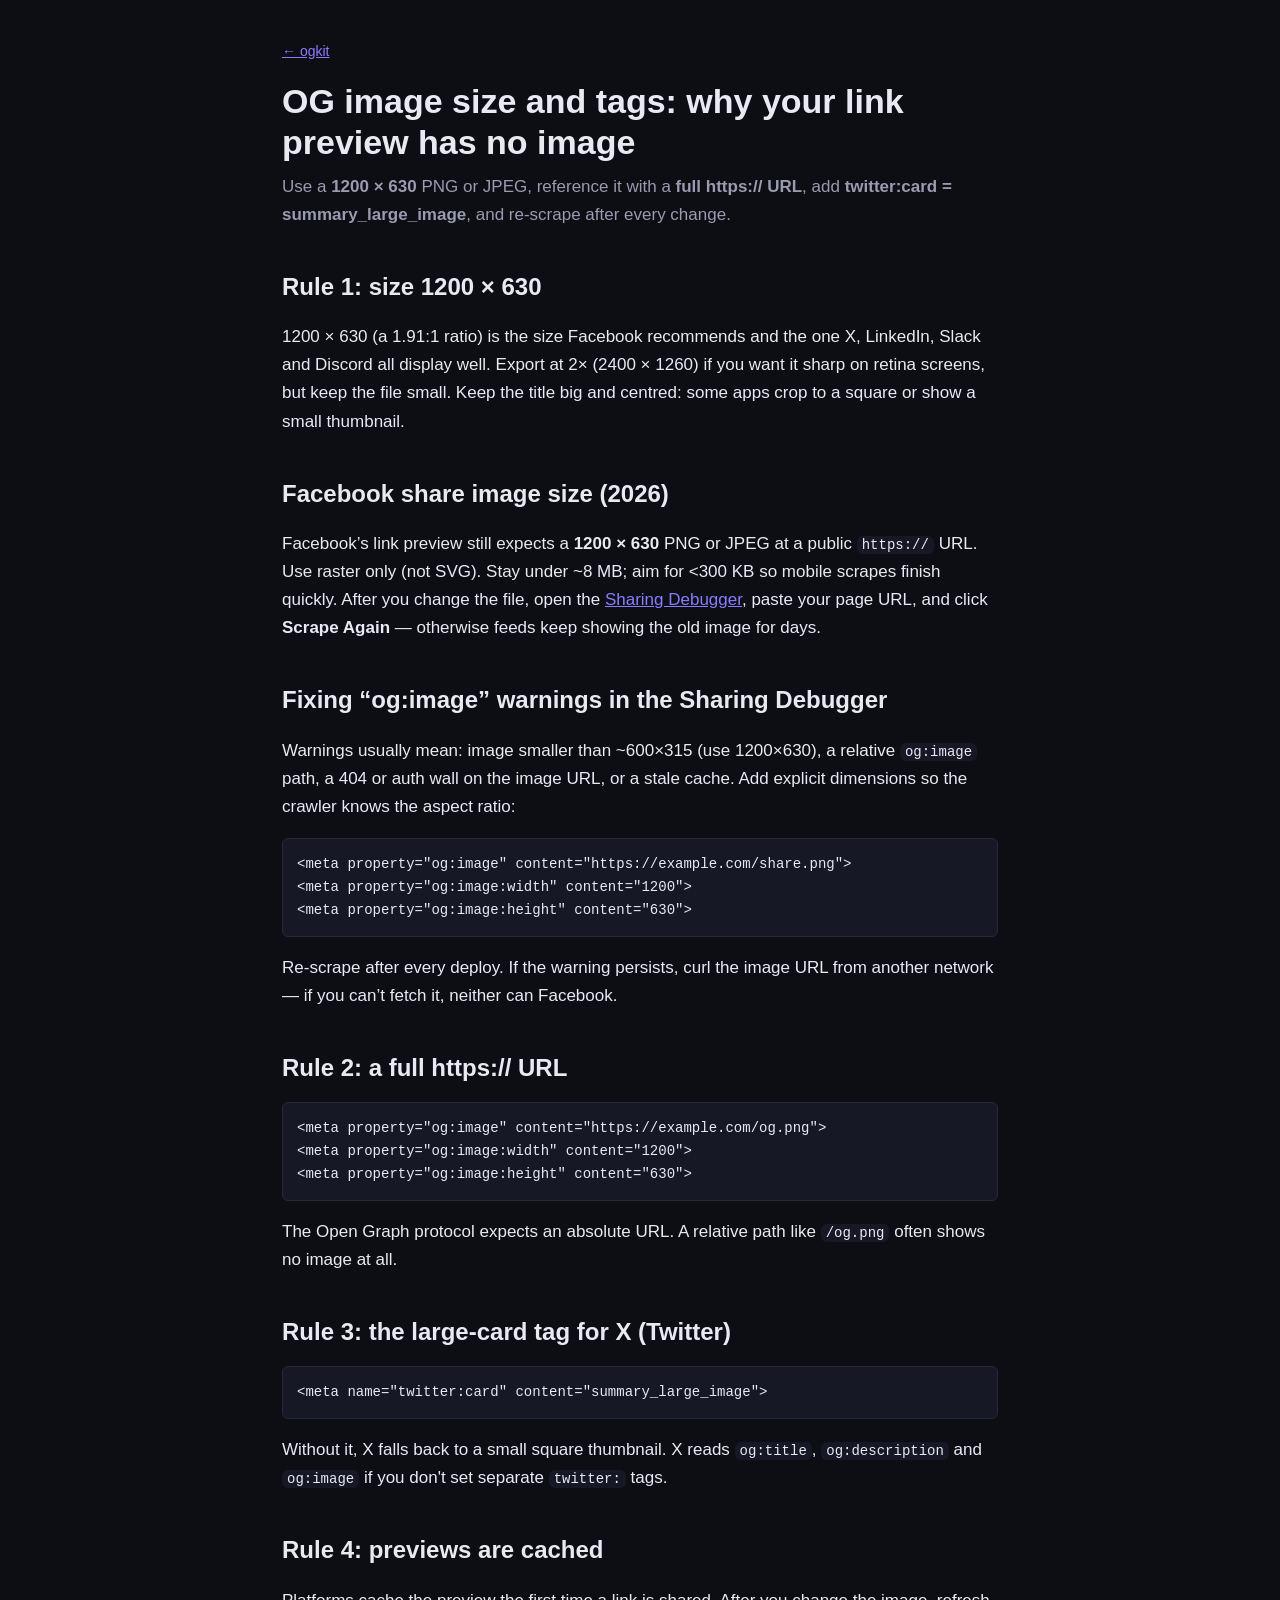
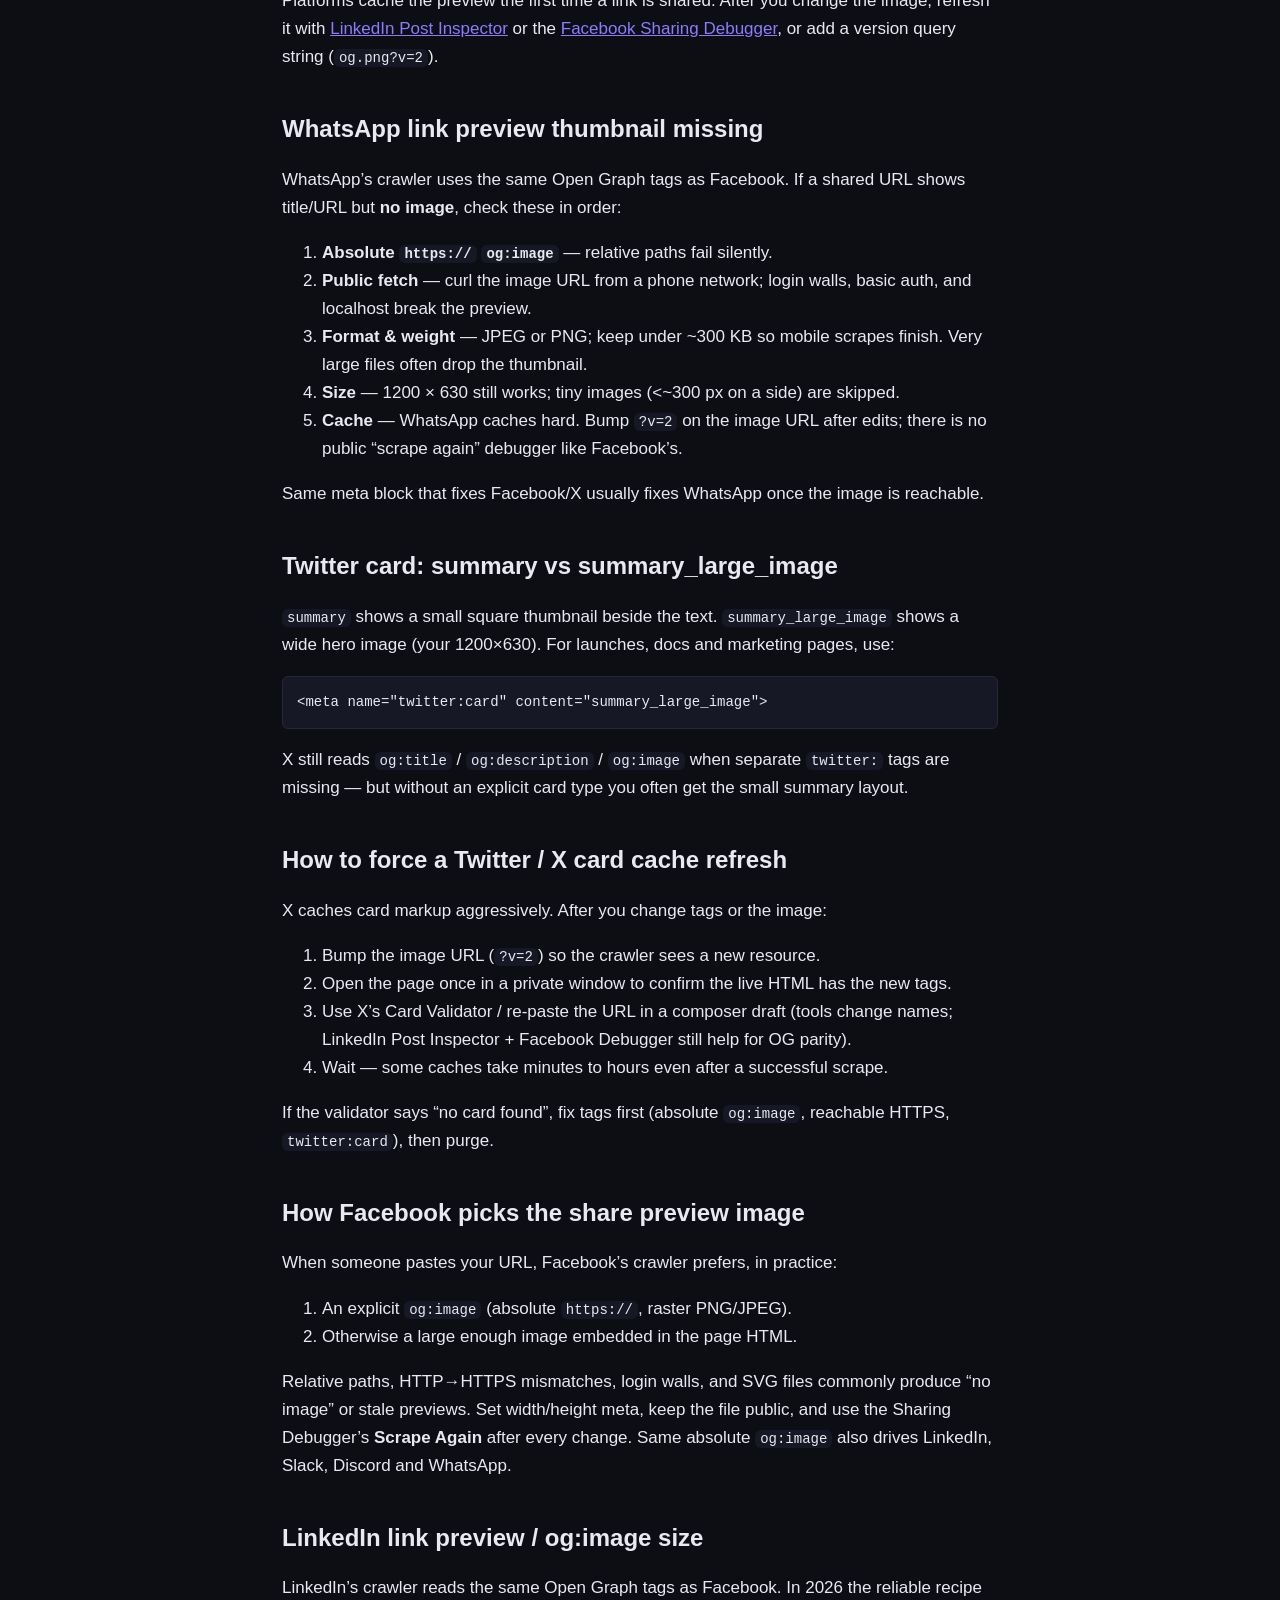
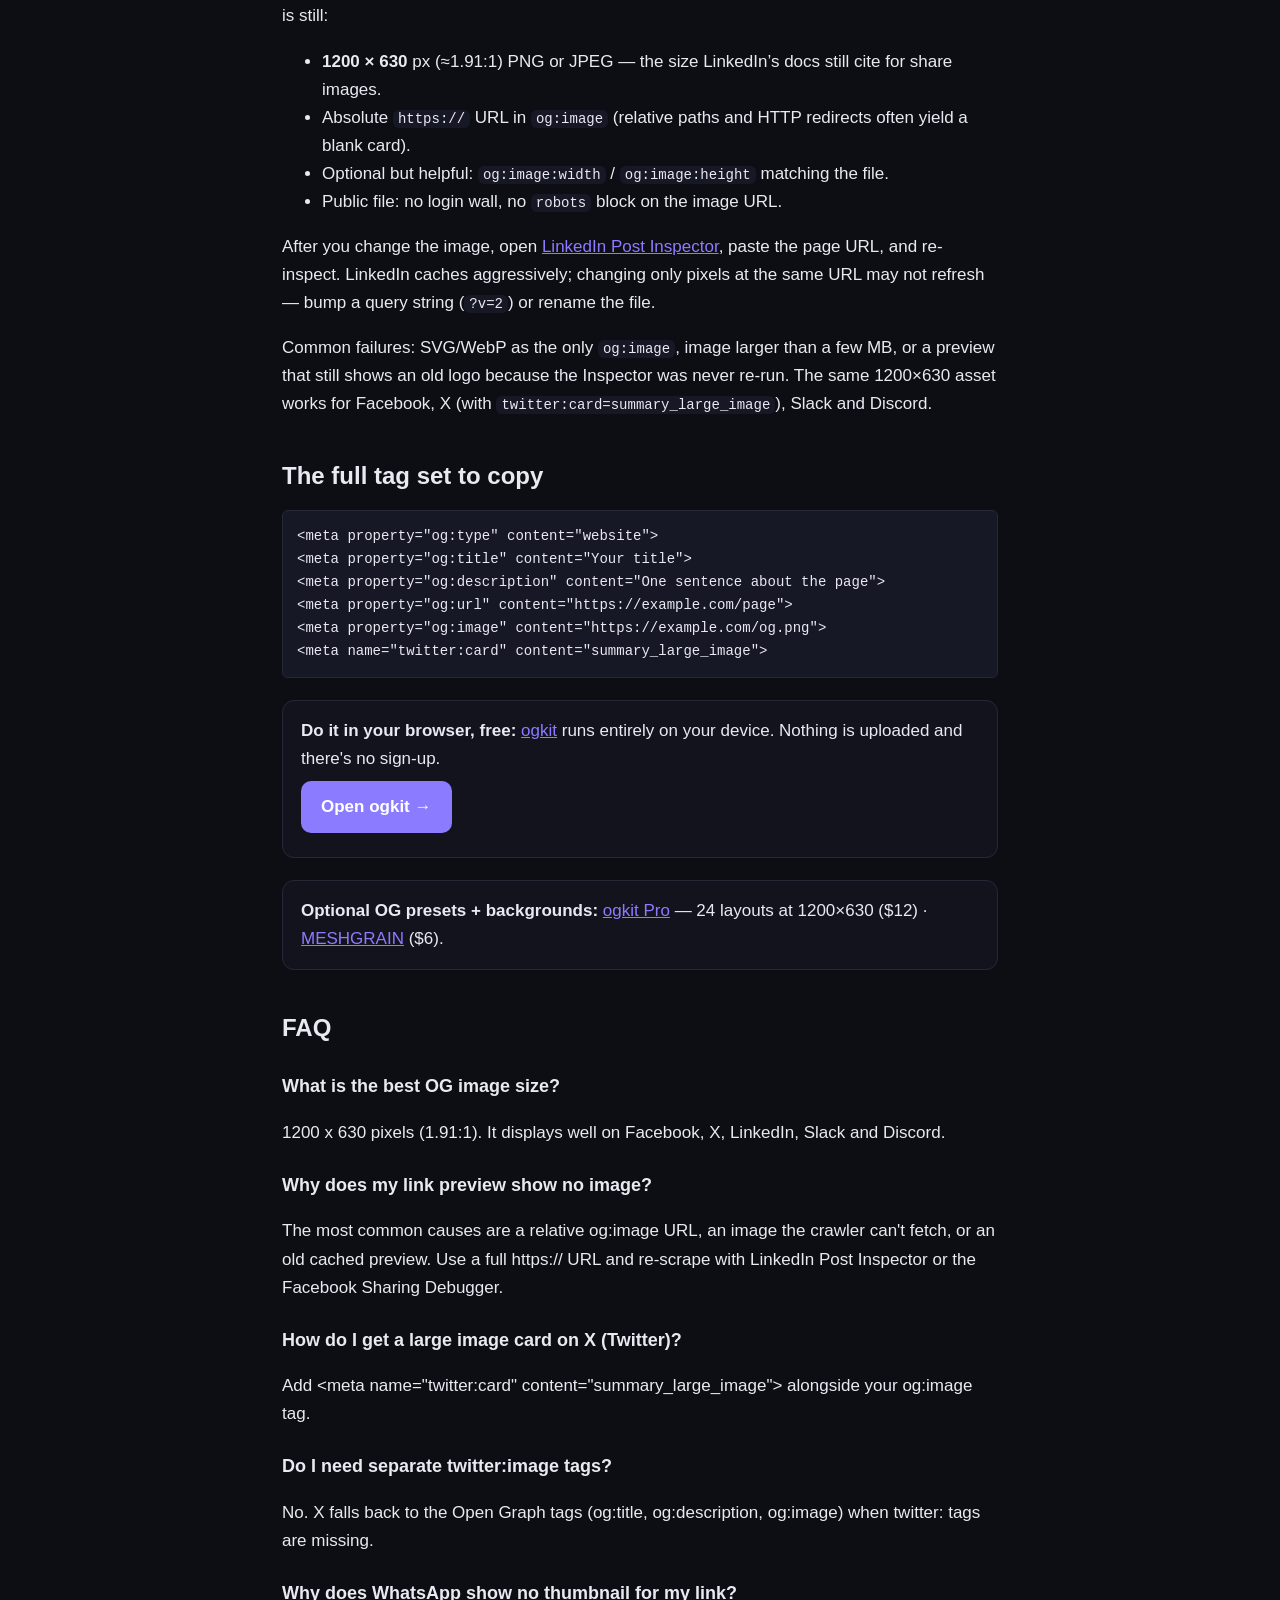
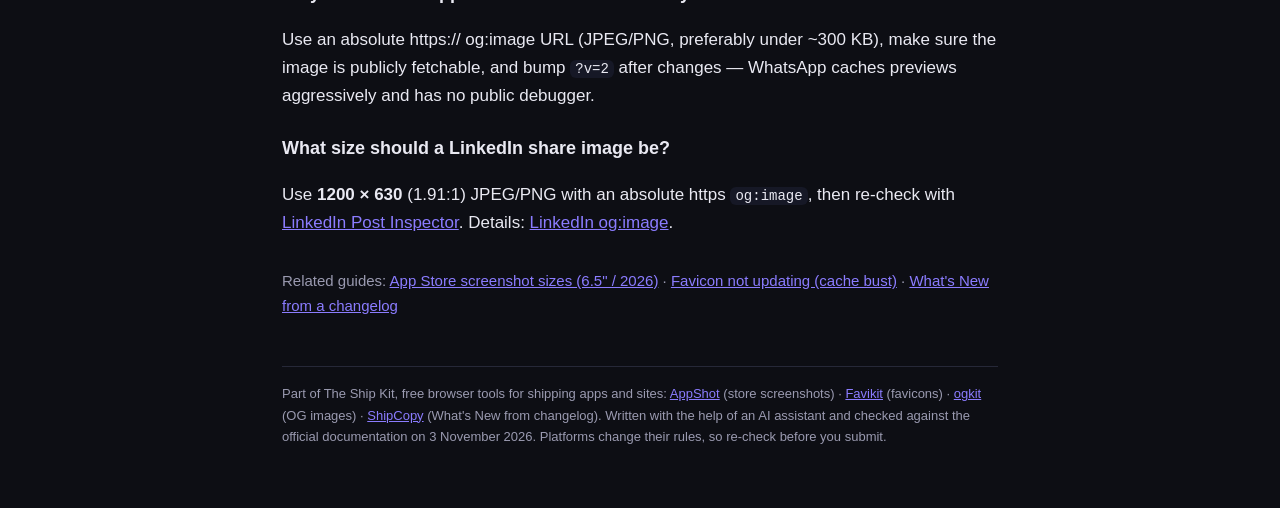
==== og-image-size/index.html @ 421fea95 "docs(seo): LinkedIn og:image size section (#linkedin-og-image)" ====
<!doctype html><html lang="en"><head><meta charset="utf-8">
<meta name="viewport" content="width=device-width,initial-scale=1">
<title>OG image size and meta tags (1200x630): why your link preview has no image</title>
<meta name="description" content="The og:image size that works everywhere (1200x630), the exact meta tags to copy, and why previews break: relative URLs, a missing twitter:card tag, and cached previews.">
<link rel="canonical" href="https://arnavjhajharia.github.io/ogkit/og-image-size/">
<meta property="og:title" content="OG image size and meta tags (1200x630): why your link preview has no image"><meta property="og:description" content="The og:image size that works everywhere (1200x630), the exact meta tags to copy, and why previews break: relative URLs, a missing twitter:card tag, and cached previews.">
<meta property="og:url" content="https://arnavjhajharia.github.io/ogkit/og-image-size/"><meta property="og:type" content="article">
<script type="application/ld+json">{"@context": "https://schema.org", "@type": "FAQPage", "mainEntity": [{"@type": "Question", "name": "What is the best OG image size?", "acceptedAnswer": {"@type": "Answer", "text": "1200 x 630 pixels (1.91:1). It displays well on Facebook, X, LinkedIn, Slack and Discord."}}, {"@type": "Question", "name": "Why does my link preview show no image?", "acceptedAnswer": {"@type": "Answer", "text": "The most common causes are a relative og:image URL, an image the crawler can't fetch, or an old cached preview. Use a full https:// URL and re-scrape with LinkedIn Post Inspector or the Facebook Sharing Debugger."}}, {"@type": "Question", "name": "How do I get a large image card on X (Twitter)?", "acceptedAnswer": {"@type": "Answer", "text": "Add <meta name=\"twitter:card\" content=\"summary_large_image\"> alongside your og:image tag."}}, {"@type": "Question", "name": "Do I need separate twitter:image tags?", "acceptedAnswer": {"@type": "Answer", "text": "No. X falls back to the Open Graph tags (og:title, og:description, og:image) when twitter: tags are missing."}}, {"@type": "Question", "name": "Why does WhatsApp show no thumbnail for my link?", "acceptedAnswer": {"@type": "Answer", "text": "WhatsApp reads Open Graph tags. Use an absolute https:// og:image URL (JPEG or PNG under about 300 KB), keep the image publicly fetchable with no login wall, and wait a few minutes or change the image URL (?v=2) because WhatsApp caches previews aggressively."}}]}</script>
<style>
:root{--bg:#0d0e14;--fg:#e9e9f2;--muted:#9a9ab0;--line:#262838;--acc:#8b7cff}
*{box-sizing:border-box}body{margin:0;background:var(--bg);color:var(--fg);font:17px/1.65 -apple-system,Segoe UI,Helvetica,Arial,sans-serif}
main{max-width:760px;margin:0 auto;padding:40px 22px 60px}a{color:var(--acc)}
h1{font-size:34px;line-height:1.2;margin:0 0 10px}h2{font-size:24px;margin:38px 0 10px}h3{font-size:18px;margin:24px 0 4px}
.lead{color:var(--muted);margin:0 0 26px}table{border-collapse:collapse;width:100%;margin:12px 0;font-size:15px}
th,td{border:1px solid var(--line);padding:8px 10px;text-align:left;vertical-align:top}th{background:#161826}
code,pre{font-family:Menlo,Consolas,monospace;font-size:14px;background:#161826;border-radius:6px}code{padding:1px 5px}
pre{padding:14px;overflow:auto;border:1px solid var(--line)}.cta{display:inline-block;background:var(--acc);color:#fff;text-decoration:none;font-weight:700;padding:12px 20px;border-radius:10px;margin:8px 0}
.box{border:1px solid var(--line);border-radius:12px;padding:16px 18px;background:#12131c;margin:22px 0}
footer{color:var(--muted);font-size:13px;border-top:1px solid var(--line);margin-top:48px;padding-top:16px}
</style></head><body><main>
<p style="margin:0 0 18px;font-size:14px"><a href="https://arnavjhajharia.github.io/ogkit/">&larr; ogkit</a></p>
<h1>OG image size and tags: why your link preview has no image</h1>
<p class="lead">Use a <b>1200 × 630</b> PNG or JPEG, reference it with a <b>full https:// URL</b>, add <b>twitter:card = summary_large_image</b>, and re-scrape after every change.</p>
<h2 id="og-image-size">Rule 1: size 1200 × 630</h2>
<p>1200 × 630 (a 1.91:1 ratio) is the size Facebook recommends and the one X, LinkedIn, Slack and Discord all display well. Export at 2× (2400 × 1260) if you want it sharp on retina screens, but keep the file small. Keep the title big and centred: some apps crop to a square or show a small thumbnail.</p>
<h2 id="facebook-og-image-size">Facebook share image size (2026)</h2>
<p>Facebook’s link preview still expects a <b>1200 × 630</b> PNG or JPEG at a public <code>https://</code> URL. Use raster only (not SVG). Stay under ~8&nbsp;MB; aim for &lt;300&nbsp;KB so mobile scrapes finish quickly. After you change the file, open the <a href="https://developers.facebook.com/tools/debug/">Sharing Debugger</a>, paste your page URL, and click <b>Scrape Again</b> — otherwise feeds keep showing the old image for days.</p>
<h2 id="og-image-warnings">Fixing “og:image” warnings in the Sharing Debugger</h2>
<p>Warnings usually mean: image smaller than ~600×315 (use 1200×630), a relative <code>og:image</code> path, a 404 or auth wall on the image URL, or a stale cache. Add explicit dimensions so the crawler knows the aspect ratio:</p>
<pre>&lt;meta property="og:image" content="https://example.com/share.png"&gt;
&lt;meta property="og:image:width" content="1200"&gt;
&lt;meta property="og:image:height" content="630"&gt;</pre>
<p>Re-scrape after every deploy. If the warning persists, curl the image URL from another network — if you can’t fetch it, neither can Facebook.</p>
<h2>Rule 2: a full https:// URL</h2>
<pre>&lt;meta property="og:image" content="https://example.com/og.png"&gt;
&lt;meta property="og:image:width" content="1200"&gt;
&lt;meta property="og:image:height" content="630"&gt;</pre>
<p>The Open Graph protocol expects an absolute URL. A relative path like <code>/og.png</code> often shows no image at all.</p>
<h2 id="twitter-card">Rule 3: the large-card tag for X (Twitter)</h2>
<pre>&lt;meta name="twitter:card" content="summary_large_image"&gt;</pre>
<p>Without it, X falls back to a small square thumbnail. X reads <code>og:title</code>, <code>og:description</code> and <code>og:image</code> if you don't set separate <code>twitter:</code> tags.</p>
<h2 id="preview-cache">Rule 4: previews are cached</h2>
<p>Platforms cache the preview the first time a link is shared. After you change the image, refresh it with <a href="https://www.linkedin.com/post-inspector/">LinkedIn Post Inspector</a> or the <a href="https://developers.facebook.com/tools/debug/">Facebook Sharing Debugger</a>, or add a version query string (<code>og.png?v=2</code>).</p>
<h2 id="whatsapp-link-preview">WhatsApp link preview thumbnail missing</h2>
<p>WhatsApp’s crawler uses the same Open Graph tags as Facebook. If a shared URL shows title/URL but <b>no image</b>, check these in order:</p>
<ol>
<li><b>Absolute <code>https://</code> <code>og:image</code></b> — relative paths fail silently.</li>
<li><b>Public fetch</b> — curl the image URL from a phone network; login walls, basic auth, and localhost break the preview.</li>
<li><b>Format &amp; weight</b> — JPEG or PNG; keep under ~300&nbsp;KB so mobile scrapes finish. Very large files often drop the thumbnail.</li>
<li><b>Size</b> — 1200 × 630 still works; tiny images (&lt;~300&nbsp;px on a side) are skipped.</li>
<li><b>Cache</b> — WhatsApp caches hard. Bump <code>?v=2</code> on the image URL after edits; there is no public “scrape again” debugger like Facebook’s.</li>
</ol>
<p>Same meta block that fixes Facebook/X usually fixes WhatsApp once the image is reachable.</p>

<h2 id="twitter-card-summary-vs-large">Twitter card: summary vs summary_large_image</h2>
<p><code>summary</code> shows a small square thumbnail beside the text. <code>summary_large_image</code> shows a wide hero image (your 1200×630). For launches, docs and marketing pages, use:</p>
<pre>&lt;meta name="twitter:card" content="summary_large_image"&gt;</pre>
<p>X still reads <code>og:title</code> / <code>og:description</code> / <code>og:image</code> when separate <code>twitter:</code> tags are missing — but without an explicit card type you often get the small summary layout.</p>
<h2 id="twitter-card-cache-purge">How to force a Twitter / X card cache refresh</h2>
<p>X caches card markup aggressively. After you change tags or the image:</p>
<ol>
<li>Bump the image URL (<code>?v=2</code>) so the crawler sees a new resource.</li>
<li>Open the page once in a private window to confirm the live HTML has the new tags.</li>
<li>Use X’s Card Validator / re-paste the URL in a composer draft (tools change names; LinkedIn Post Inspector + Facebook Debugger still help for OG parity).</li>
<li>Wait — some caches take minutes to hours even after a successful scrape.</li>
</ol>
<p>If the validator says “no card found”, fix tags first (absolute <code>og:image</code>, reachable HTTPS, <code>twitter:card</code>), then purge.</p>
<h2 id="facebook-share-preview-image">How Facebook picks the share preview image</h2>
<p>When someone pastes your URL, Facebook’s crawler prefers, in practice:</p>
<ol>
<li>An explicit <code>og:image</code> (absolute <code>https://</code>, raster PNG/JPEG).</li>
<li>Otherwise a large enough image embedded in the page HTML.</li>
</ol>
<p>Relative paths, HTTP→HTTPS mismatches, login walls, and SVG files commonly produce “no image” or stale previews. Set width/height meta, keep the file public, and use the Sharing Debugger’s <b>Scrape Again</b> after every change. Same absolute <code>og:image</code> also drives LinkedIn, Slack, Discord and WhatsApp.</p>

<h2 id="linkedin-og-image">LinkedIn link preview / og:image size</h2>
<p>LinkedIn’s crawler reads the same Open Graph tags as Facebook. In 2026 the reliable recipe is still:</p>
<ul>
<li><b>1200 × 630</b> px (≈1.91:1) PNG or JPEG — the size LinkedIn’s docs still cite for share images.</li>
<li>Absolute <code>https://</code> URL in <code>og:image</code> (relative paths and HTTP redirects often yield a blank card).</li>
<li>Optional but helpful: <code>og:image:width</code> / <code>og:image:height</code> matching the file.</li>
<li>Public file: no login wall, no <code>robots</code> block on the image URL.</li>
</ul>
<p>After you change the image, open <a href="https://www.linkedin.com/post-inspector/">LinkedIn Post Inspector</a>, paste the page URL, and re-inspect. LinkedIn caches aggressively; changing only pixels at the same URL may not refresh — bump a query string (<code>?v=2</code>) or rename the file.</p>
<p>Common failures: SVG/WebP as the only <code>og:image</code>, image larger than a few MB, or a preview that still shows an old logo because the Inspector was never re-run. The same 1200×630 asset works for Facebook, X (with <code>twitter:card=summary_large_image</code>), Slack and Discord.</p>
<h2>The full tag set to copy</h2>
<pre>&lt;meta property="og:type" content="website"&gt;
&lt;meta property="og:title" content="Your title"&gt;
&lt;meta property="og:description" content="One sentence about the page"&gt;
&lt;meta property="og:url" content="https://example.com/page"&gt;
&lt;meta property="og:image" content="https://example.com/og.png"&gt;
&lt;meta name="twitter:card" content="summary_large_image"&gt;</pre>
<div class="box"><b>Do it in your browser, free:</b> <a href="https://arnavjhajharia.github.io/ogkit/">ogkit</a> runs entirely on your device. Nothing is uploaded and there's no sign-up.<br><a class="cta" href="https://arnavjhajharia.github.io/ogkit/">Open ogkit &rarr;</a></div>
<div class="box"><b>Optional OG presets + backgrounds:</b> <a href="https://bharatankh.gumroad.com/l/ogkit-pro">ogkit Pro</a> — 24 layouts at 1200×630 ($12) · <a href="https://bharatankh.gumroad.com/l/meshgrain">MESHGRAIN</a> ($6).</div>
<h2>FAQ</h2><h3>What is the best OG image size?</h3><p>1200 x 630 pixels (1.91:1). It displays well on Facebook, X, LinkedIn, Slack and Discord.</p><h3>Why does my link preview show no image?</h3><p>The most common causes are a relative og:image URL, an image the crawler can&#x27;t fetch, or an old cached preview. Use a full https:// URL and re-scrape with LinkedIn Post Inspector or the Facebook Sharing Debugger.</p><h3>How do I get a large image card on X (Twitter)?</h3><p>Add &lt;meta name=&quot;twitter:card&quot; content=&quot;summary_large_image&quot;&gt; alongside your og:image tag.</p><h3>Do I need separate twitter:image tags?</h3><p>No. X falls back to the Open Graph tags (og:title, og:description, og:image) when twitter: tags are missing.</p>
<h3>Why does WhatsApp show no thumbnail for my link?</h3><p>Use an absolute https:// og:image URL (JPEG/PNG, preferably under ~300&nbsp;KB), make sure the image is publicly fetchable, and bump <code>?v=2</code> after changes — WhatsApp caches previews aggressively and has no public debugger.</p>
<h3>What size should a LinkedIn share image be?</h3><p>Use <b>1200 × 630</b> (1.91:1) JPEG/PNG with an absolute https <code>og:image</code>, then re-check with <a href="https://www.linkedin.com/post-inspector/">LinkedIn Post Inspector</a>. Details: <a href="#linkedin-og-image">LinkedIn og:image</a>.</p>
<p style="font-size:15px;color:var(--muted);margin:32px 0 0">Related guides: <a href="https://arnavjhajharia.github.io/appshot/screenshot-sizes/#6-5-inch-display">App Store screenshot sizes (6.5&quot; / 2026)</a> ·
<a href="https://arnavjhajharia.github.io/favikit/favicon-sizes/#force-favicon-refresh">Favicon not updating (cache bust)</a> ·
<a href="https://arnavjhajharia.github.io/shipcopy/whats-new-from-changelog/">What&apos;s New from a changelog</a></p>
<footer>Part of The Ship Kit, free browser tools for shipping apps and sites: <a href="https://arnavjhajharia.github.io/appshot/">AppShot</a> (store screenshots) ·
<a href="https://arnavjhajharia.github.io/favikit/">Favikit</a> (favicons) · <a href="https://arnavjhajharia.github.io/ogkit/">ogkit</a> (OG images) ·
<a href="https://arnavjhajharia.github.io/shipcopy/">ShipCopy</a> (What's New from changelog).
Written with the help of an AI assistant and checked against the official documentation on 3 November 2026. Platforms change their rules, so re-check before you submit.</footer>
</main></body></html>
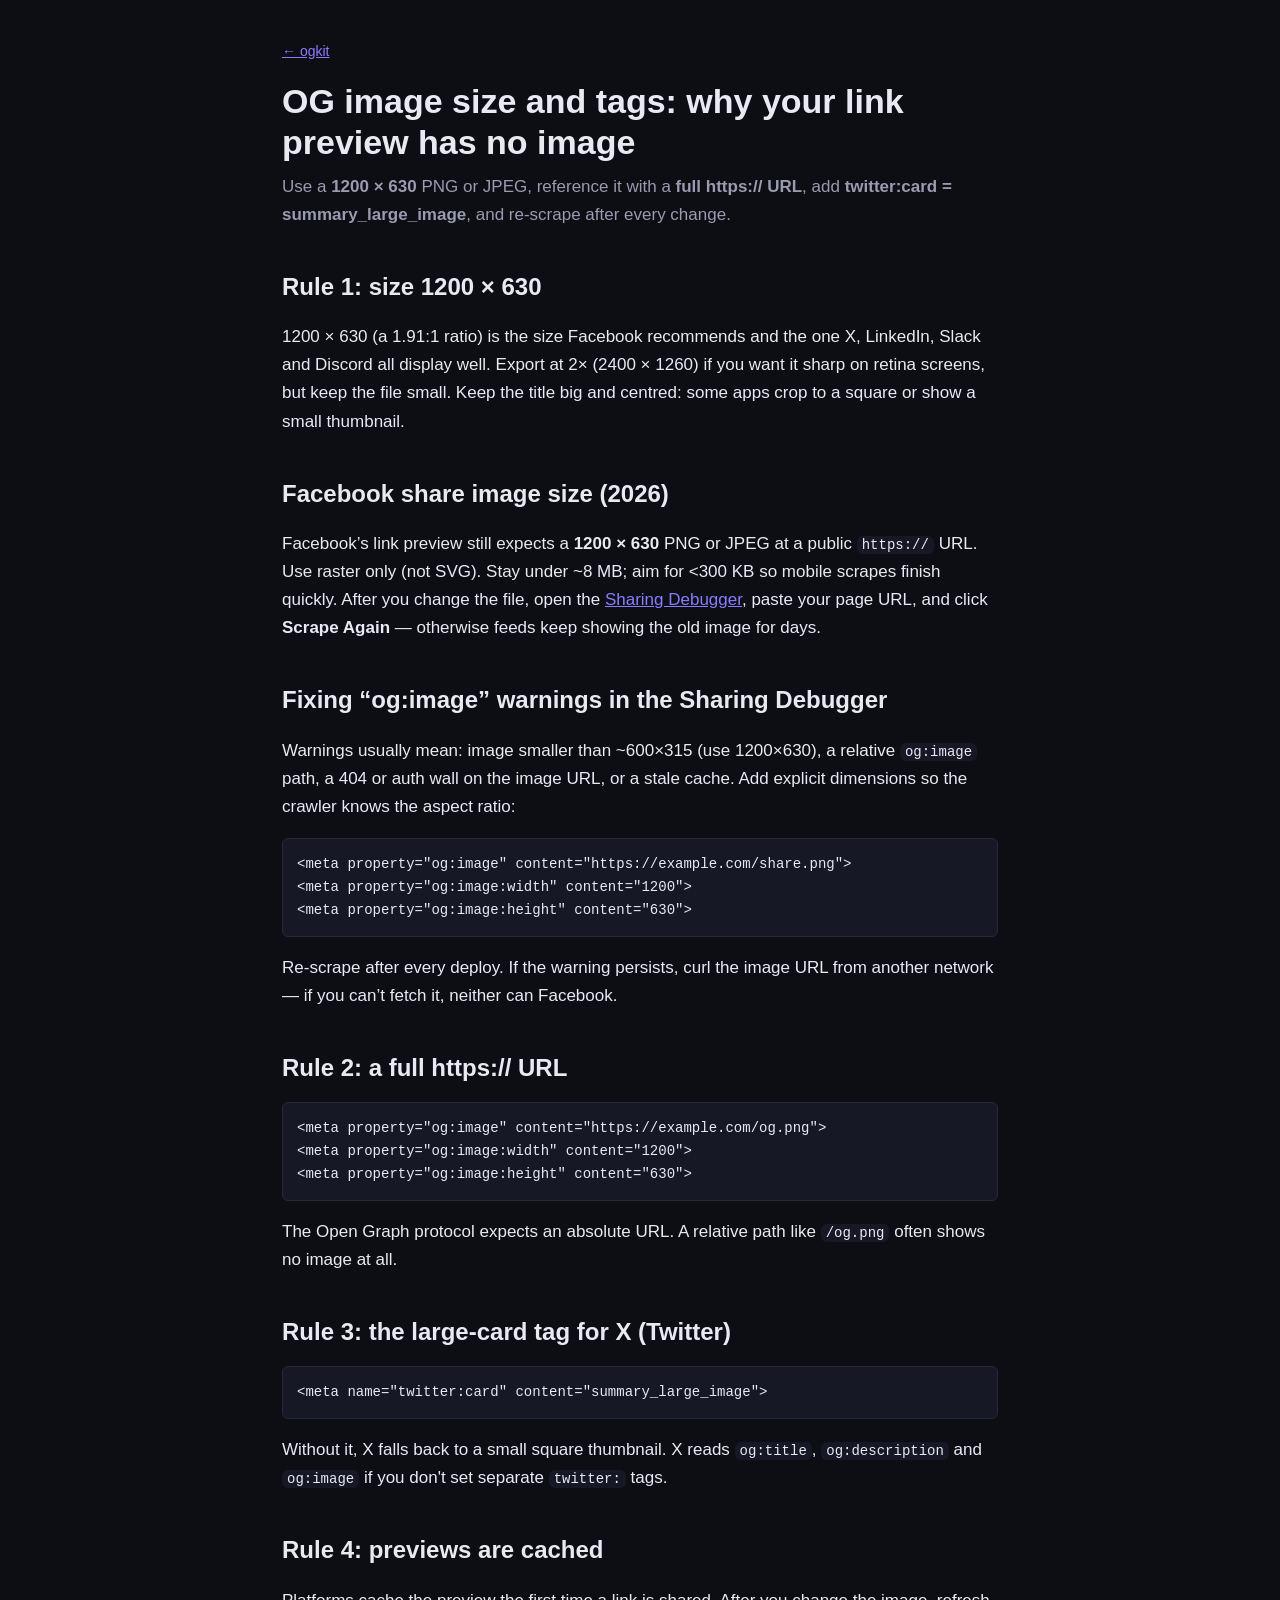
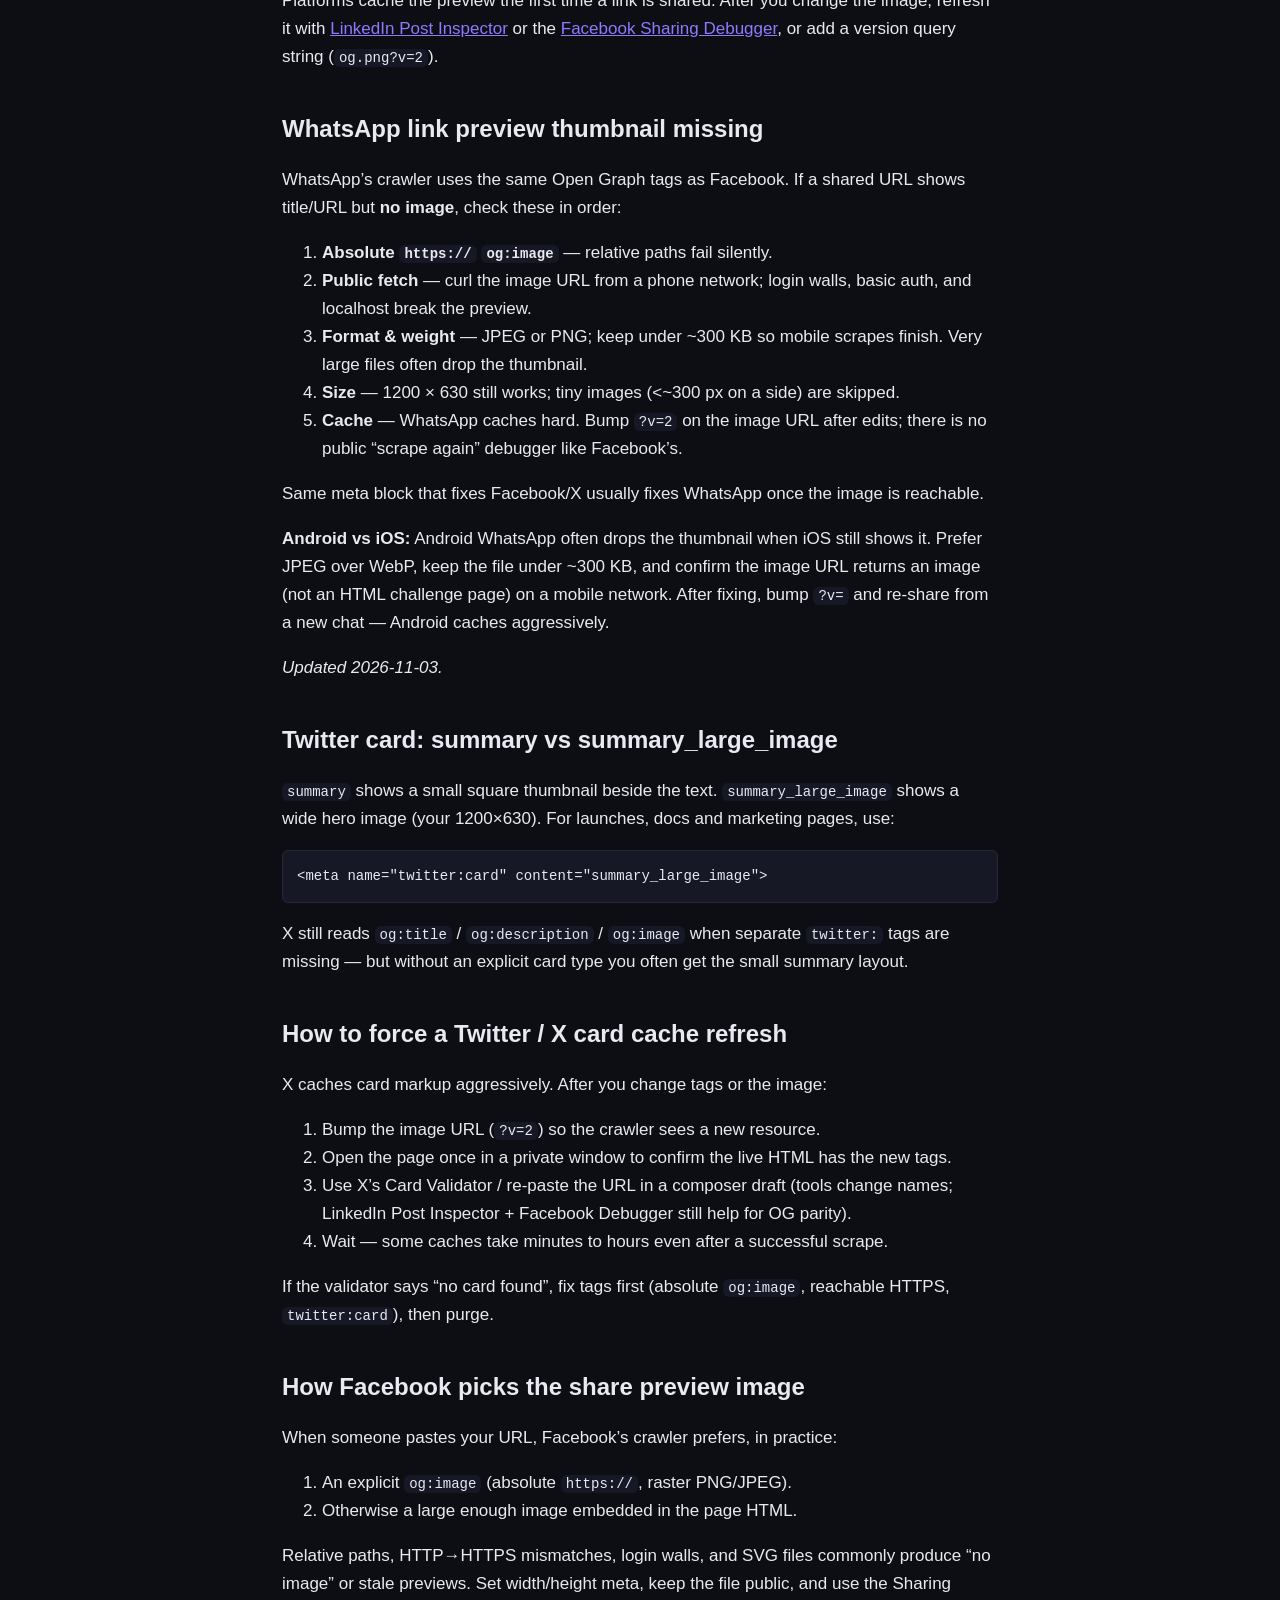
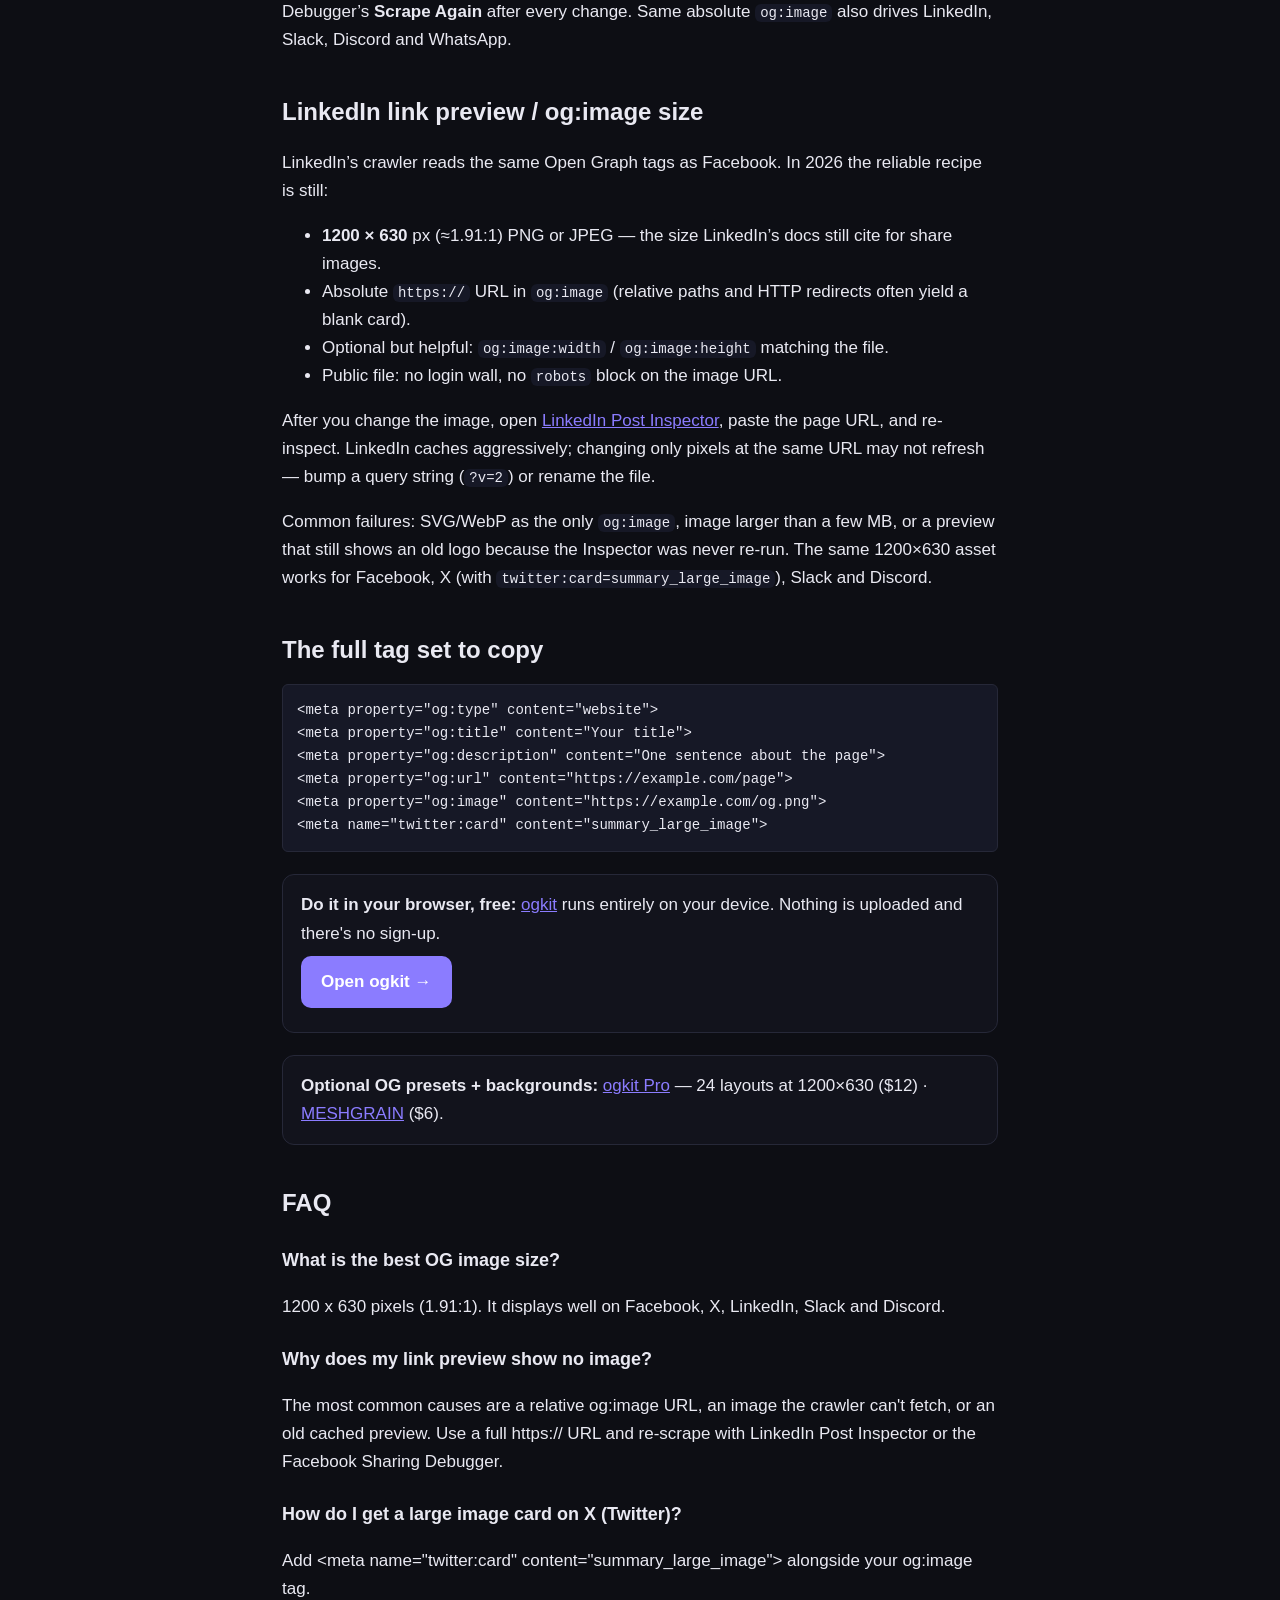
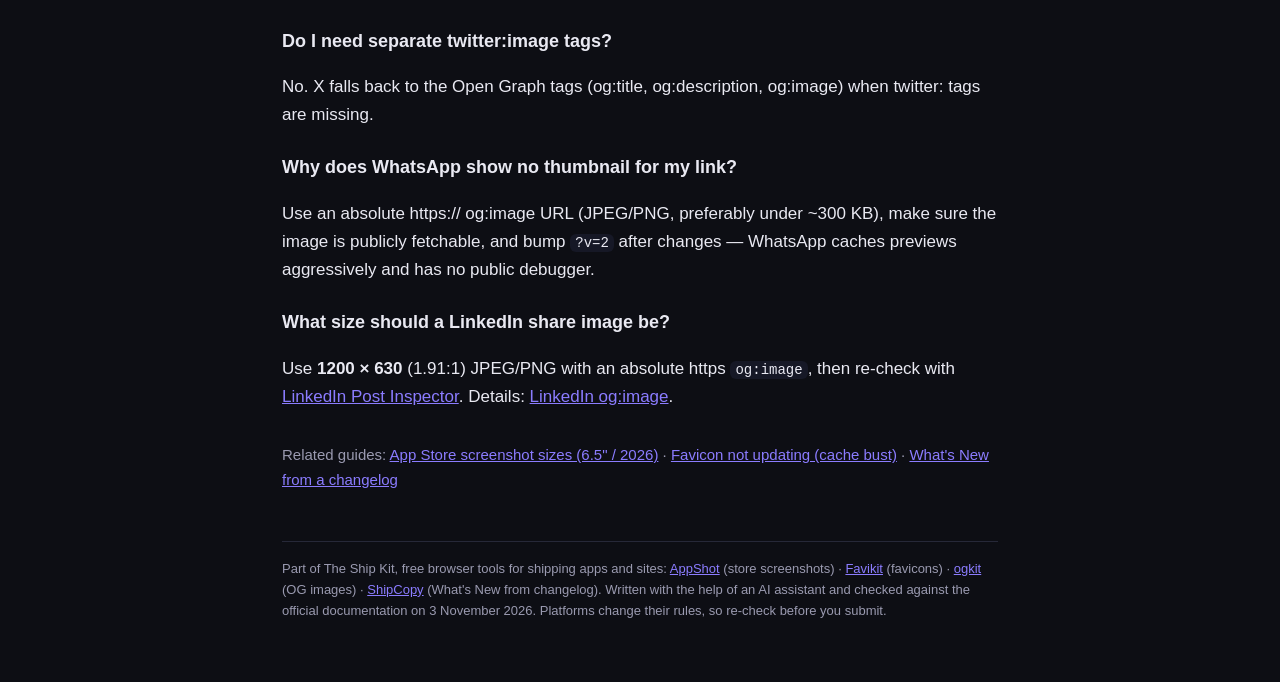
==== commit 65988e72: "ogkit: note Android WhatsApp thumbnail drops (SEO, scout s271)" ====
--- a/og-image-size/index.html
+++ b/og-image-size/index.html
@@ -51,6 +51,8 @@
 <li><b>Cache</b> — WhatsApp caches hard. Bump <code>?v=2</code> on the image URL after edits; there is no public “scrape again” debugger like Facebook’s.</li>
 </ol>
 <p>Same meta block that fixes Facebook/X usually fixes WhatsApp once the image is reachable.</p>
+<p><b>Android vs iOS:</b> Android WhatsApp often drops the thumbnail when iOS still shows it. Prefer JPEG over WebP, keep the file under ~300&nbsp;KB, and confirm the image URL returns an image (not an HTML challenge page) on a mobile network. After fixing, bump <code>?v=</code> and re-share from a new chat — Android caches aggressively.</p>
+<p><i>Updated 2026-11-03.</i></p>
 
 <h2 id="twitter-card-summary-vs-large">Twitter card: summary vs summary_large_image</h2>
 <p><code>summary</code> shows a small square thumbnail beside the text. <code>summary_large_image</code> shows a wide hero image (your 1200×630). For launches, docs and marketing pages, use:</p>
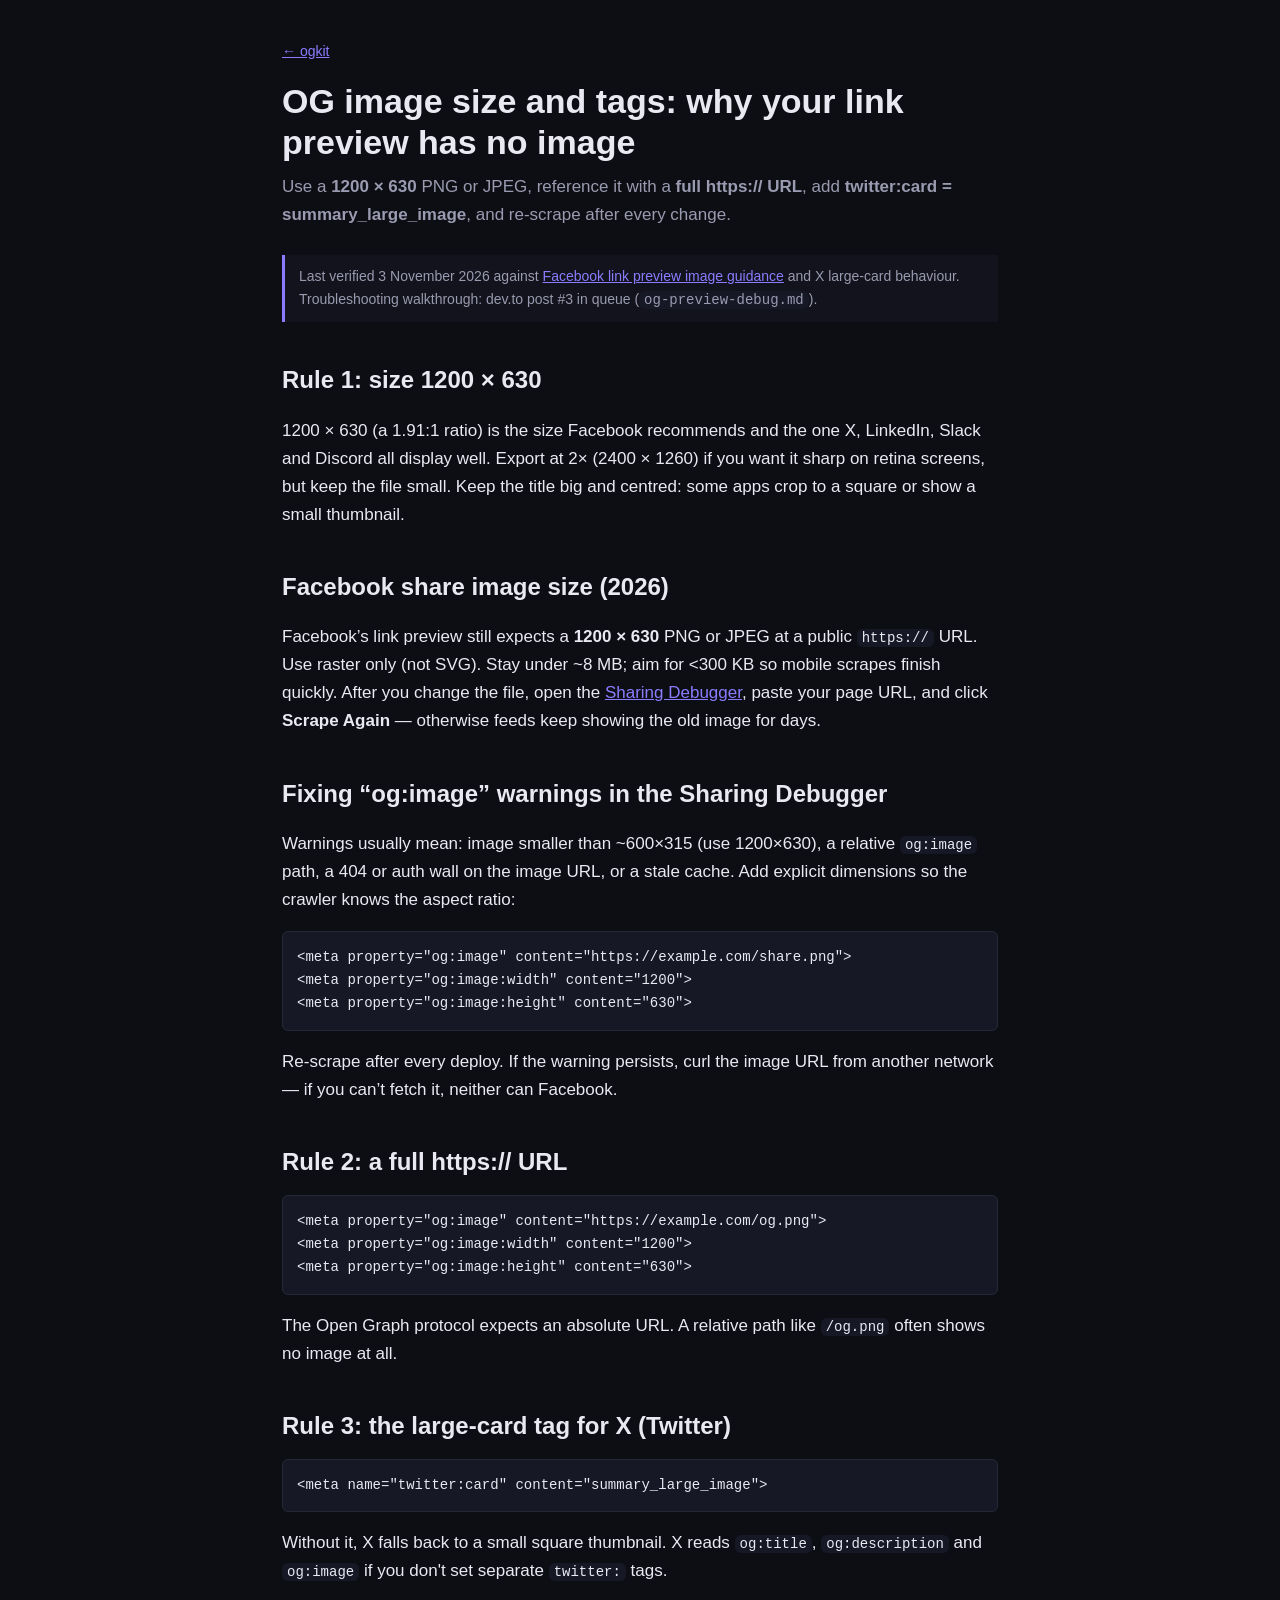
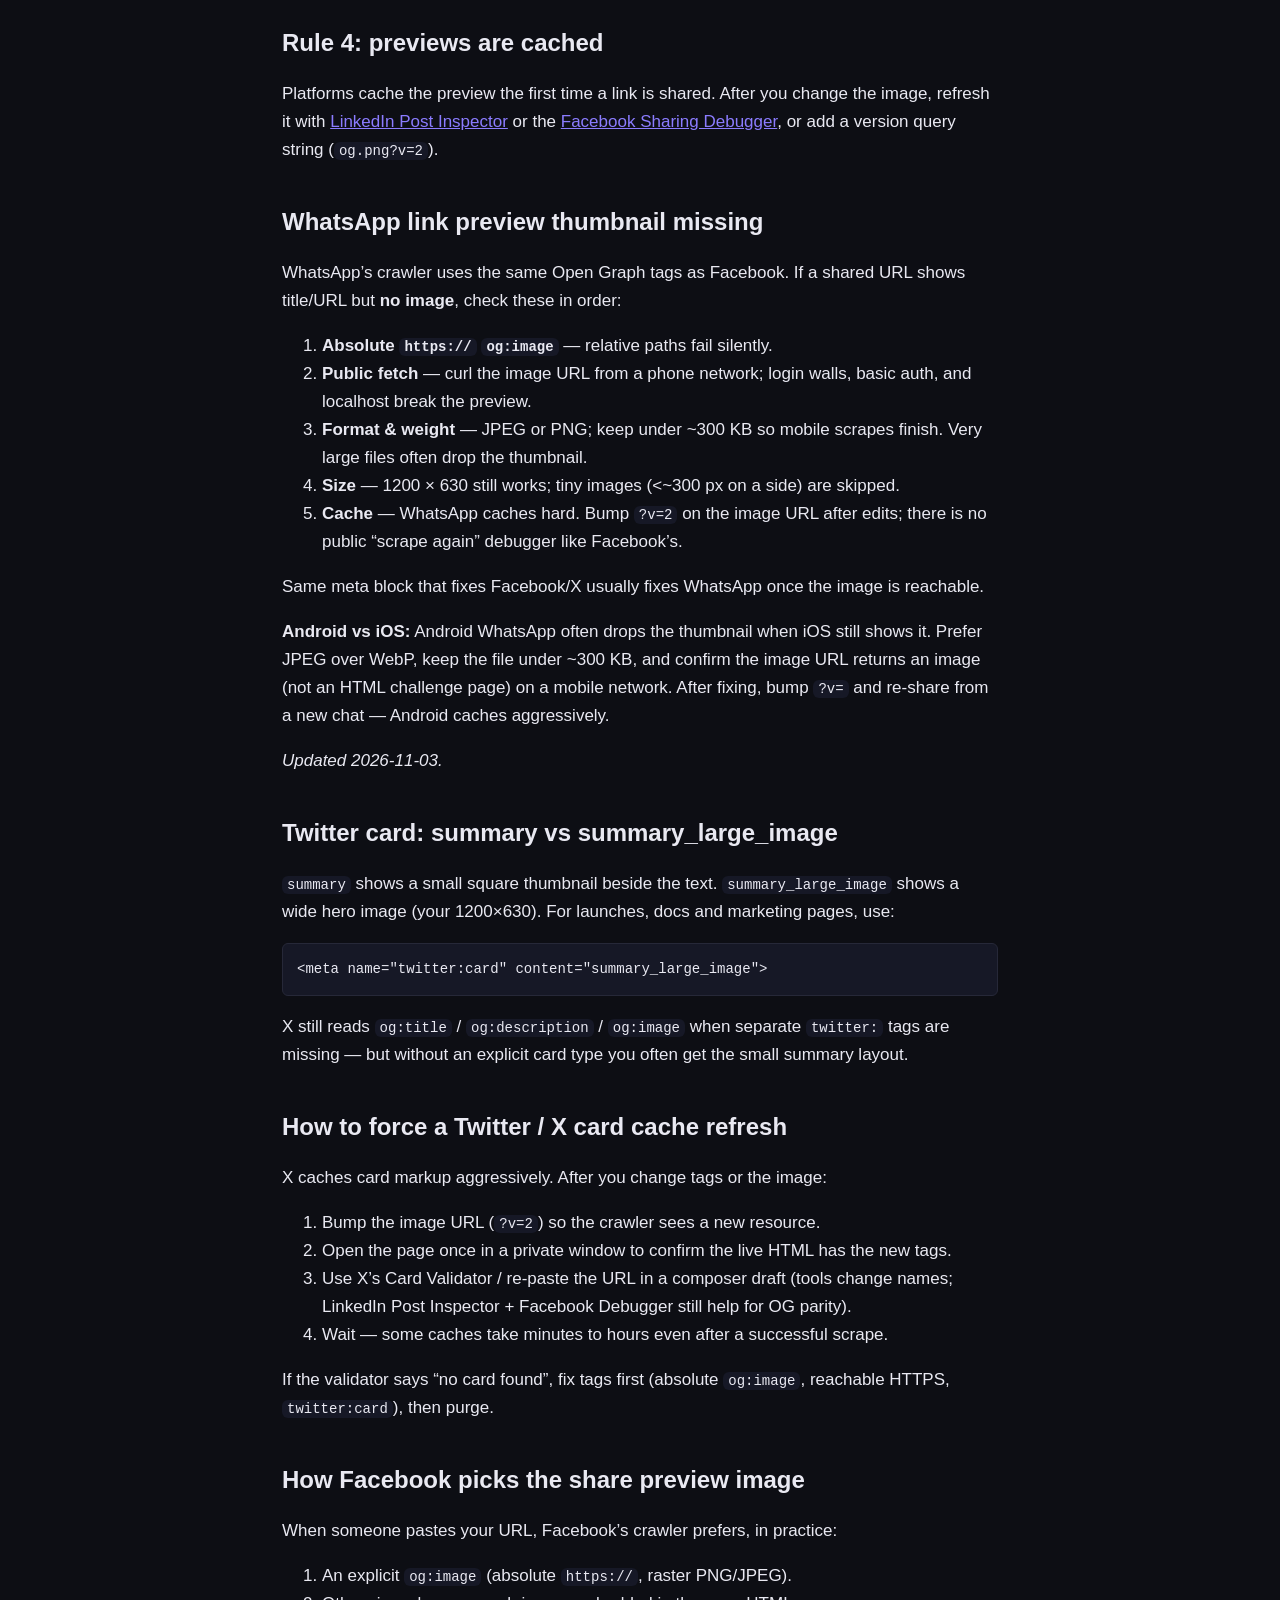
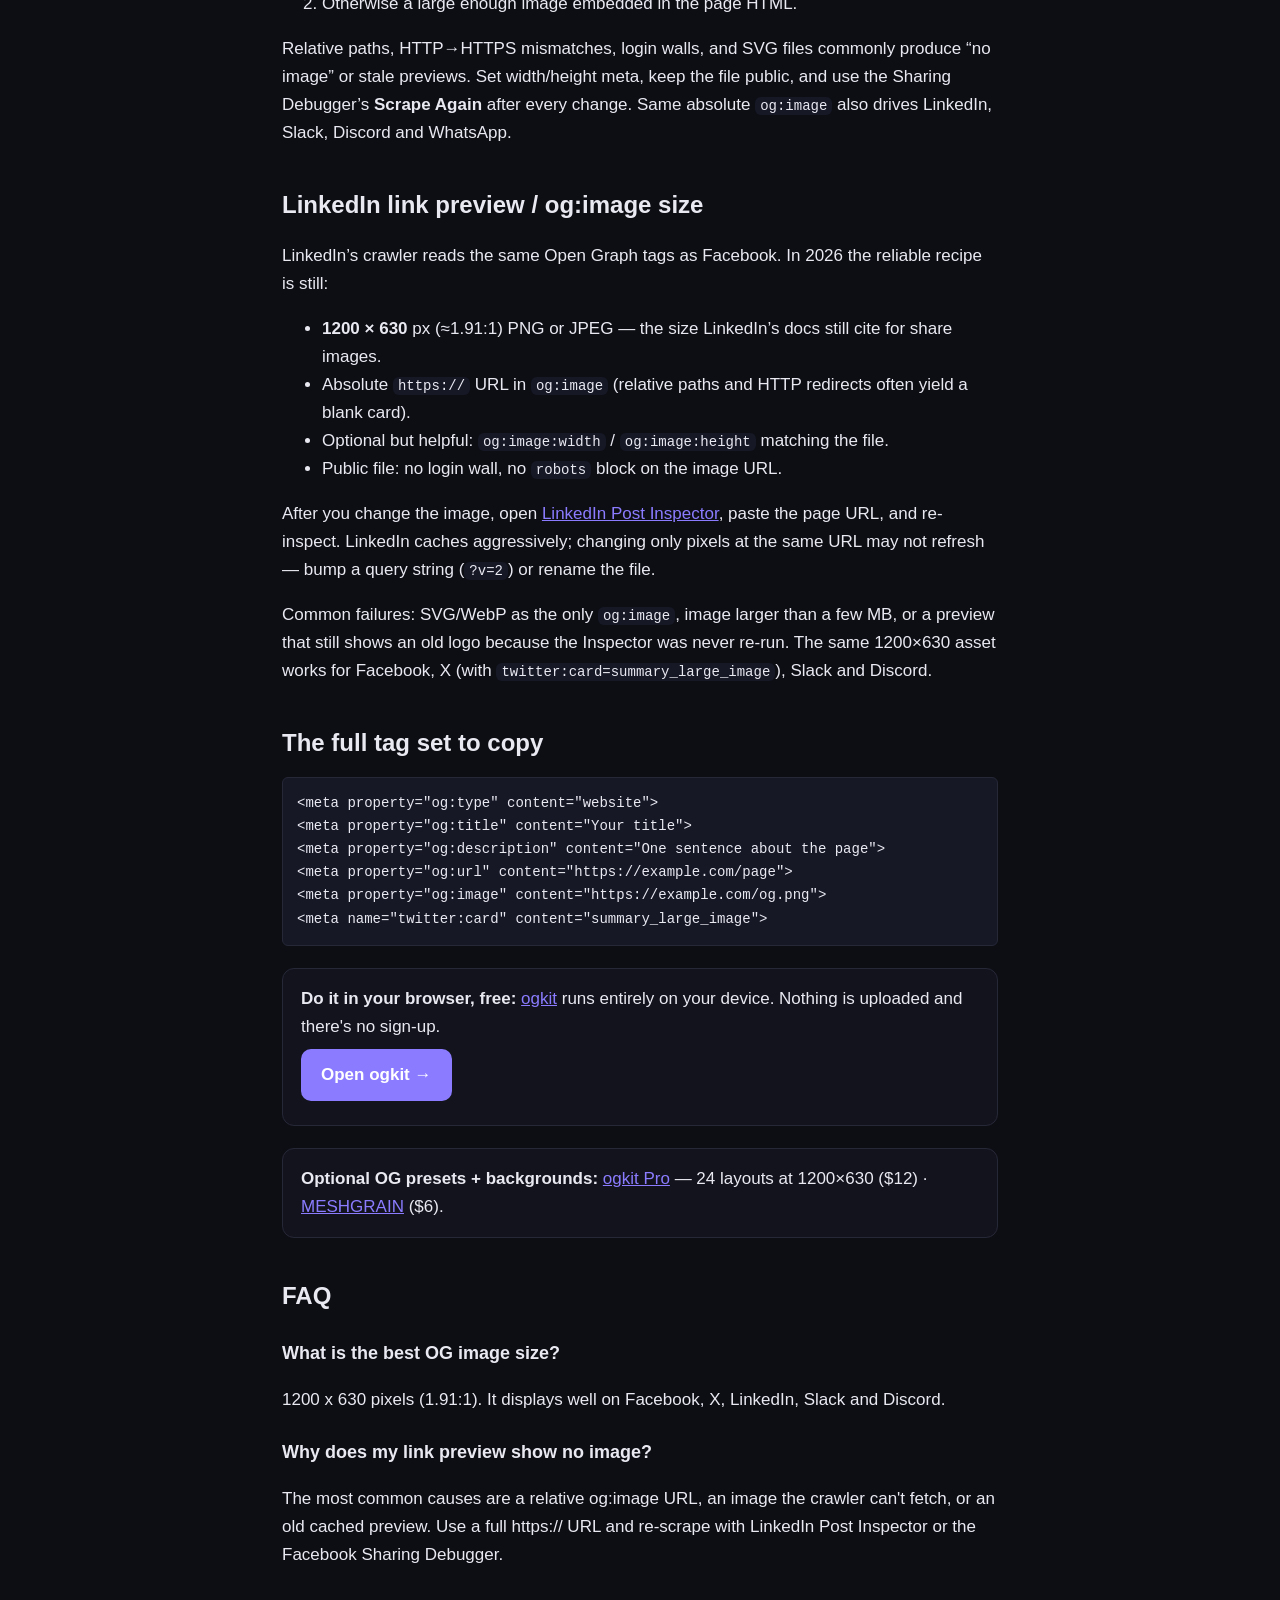
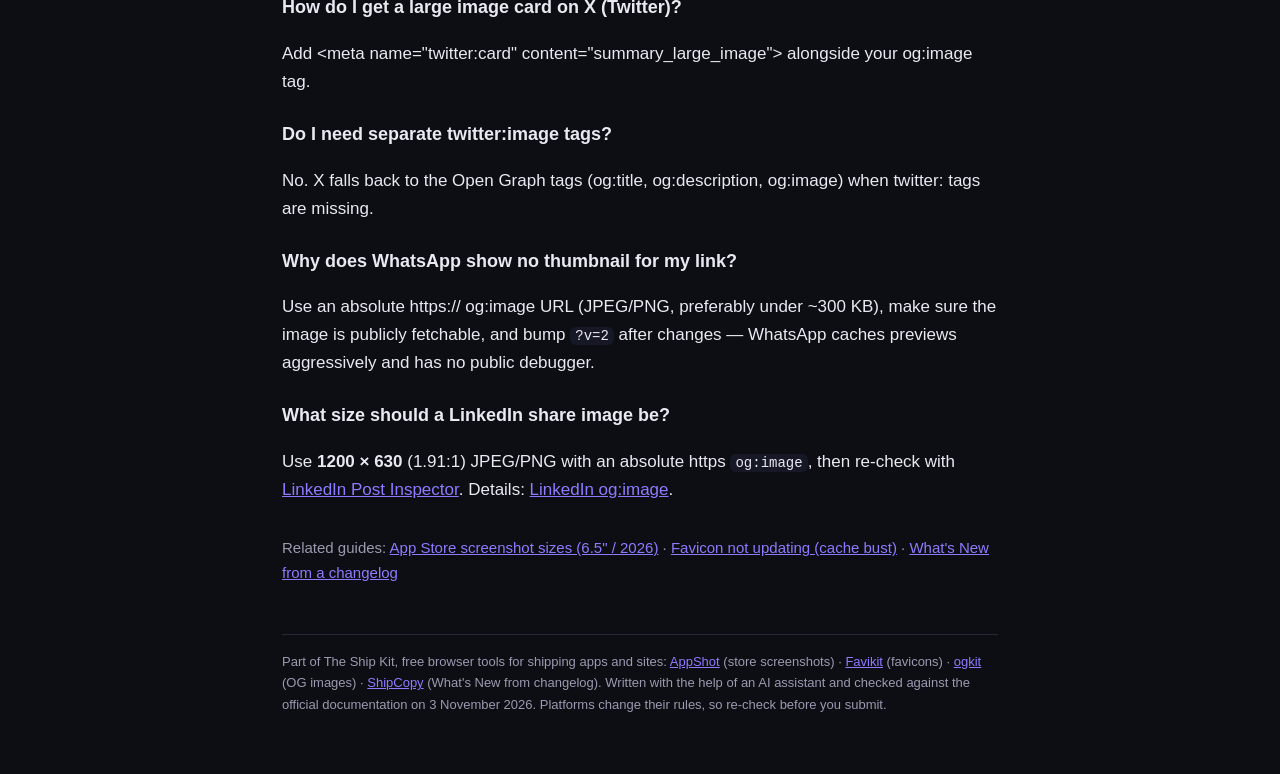
==== commit b7b7261e: "Add last-verified banner and dev.to cross-links on SEO guides Freshness signals and reciprocal DEV l" ====
--- a/og-image-size/index.html
+++ b/og-image-size/index.html
@@ -17,10 +17,12 @@
 pre{padding:14px;overflow:auto;border:1px solid var(--line)}.cta{display:inline-block;background:var(--acc);color:#fff;text-decoration:none;font-weight:700;padding:12px 20px;border-radius:10px;margin:8px 0}
 .box{border:1px solid var(--line);border-radius:12px;padding:16px 18px;background:#12131c;margin:22px 0}
 footer{color:var(--muted);font-size:13px;border-top:1px solid var(--line);margin-top:48px;padding-top:16px}
+.verified{font-size:14px;color:var(--muted);margin:0 0 22px;padding:10px 14px;border-left:3px solid var(--acc);background:#12131c}
 </style></head><body><main>
 <p style="margin:0 0 18px;font-size:14px"><a href="https://arnavjhajharia.github.io/ogkit/">&larr; ogkit</a></p>
 <h1>OG image size and tags: why your link preview has no image</h1>
 <p class="lead">Use a <b>1200 × 630</b> PNG or JPEG, reference it with a <b>full https:// URL</b>, add <b>twitter:card = summary_large_image</b>, and re-scrape after every change.</p>
+<p class="verified"><time datetime="2026-11-03">Last verified 3 November 2026</time> against <a href="https://developers.facebook.com/docs/sharing/webmasters/images/">Facebook link preview image guidance</a> and X large-card behaviour. Troubleshooting walkthrough: dev.to post #3 in queue (<code>og-preview-debug.md</code>).</p>
 <h2 id="og-image-size">Rule 1: size 1200 × 630</h2>
 <p>1200 × 630 (a 1.91:1 ratio) is the size Facebook recommends and the one X, LinkedIn, Slack and Discord all display well. Export at 2× (2400 × 1260) if you want it sharp on retina screens, but keep the file small. Keep the title big and centred: some apps crop to a square or show a small thumbnail.</p>
 <h2 id="facebook-og-image-size">Facebook share image size (2026)</h2>
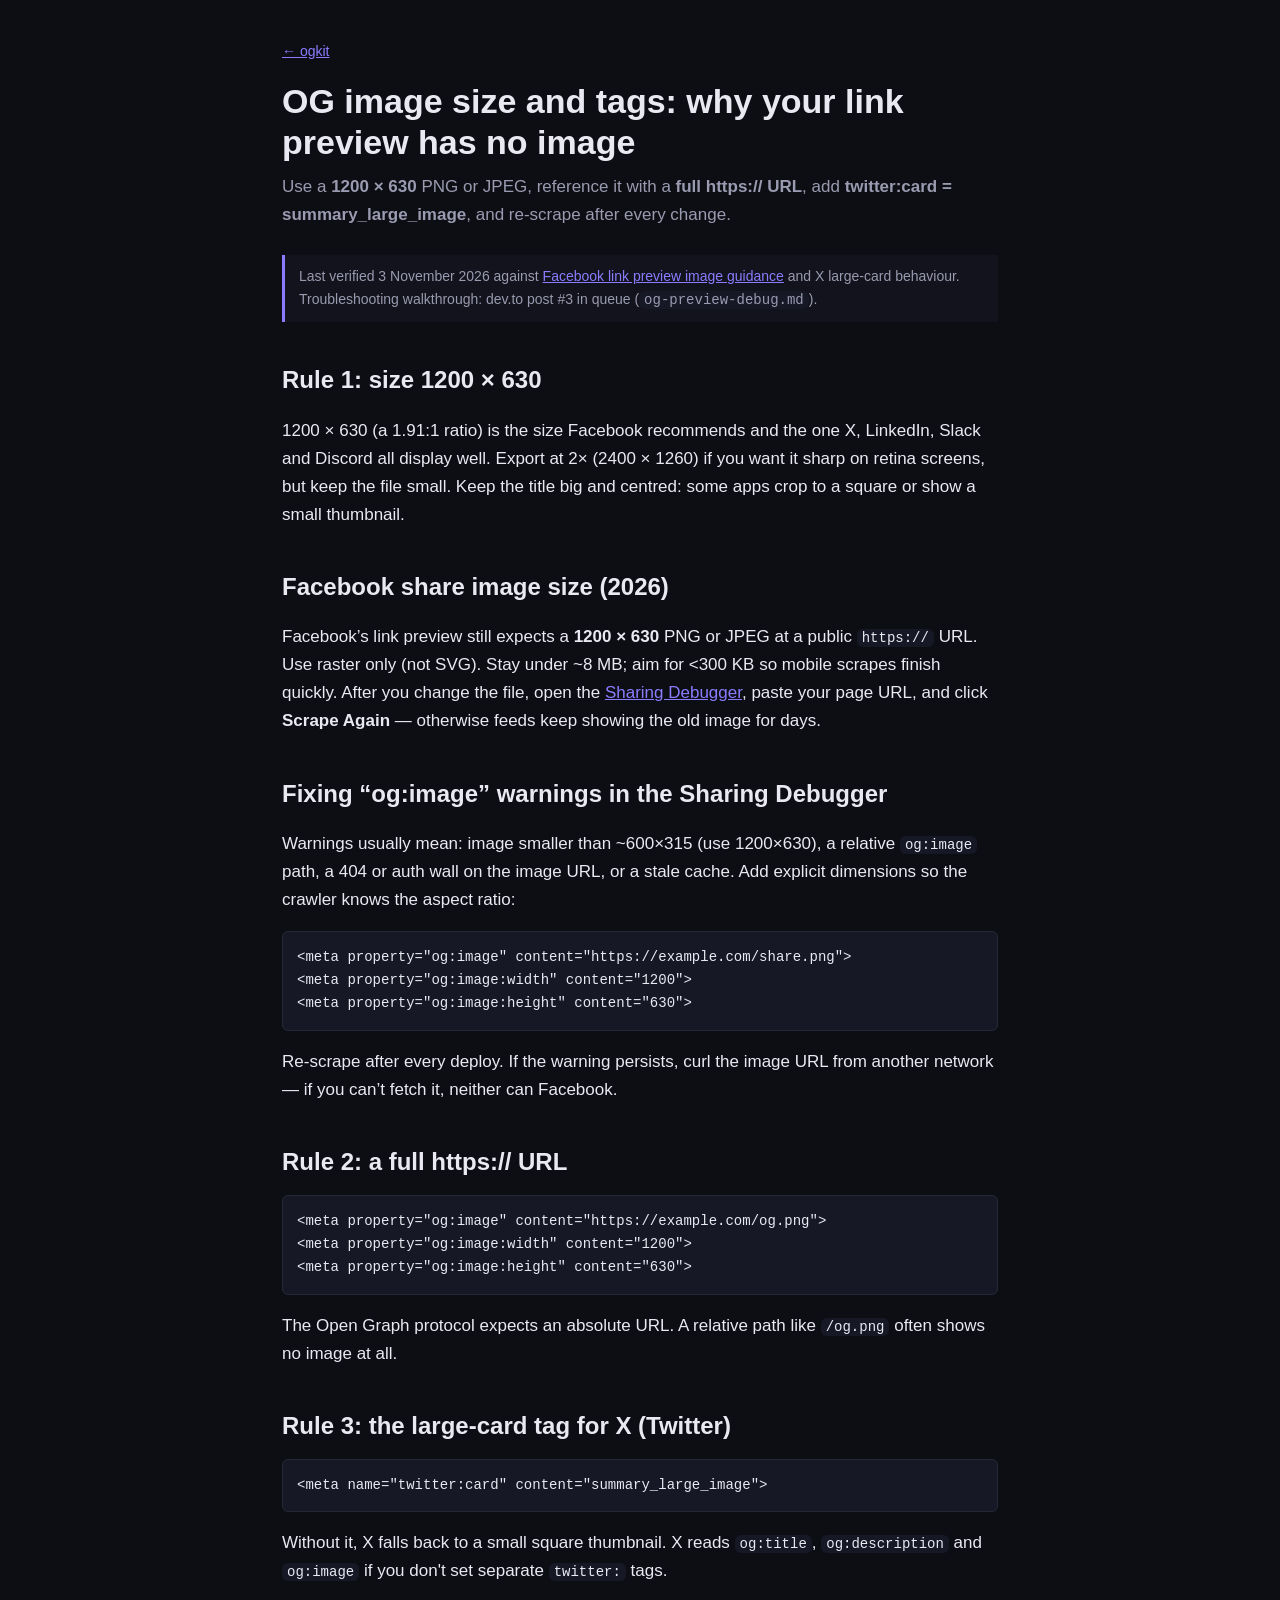
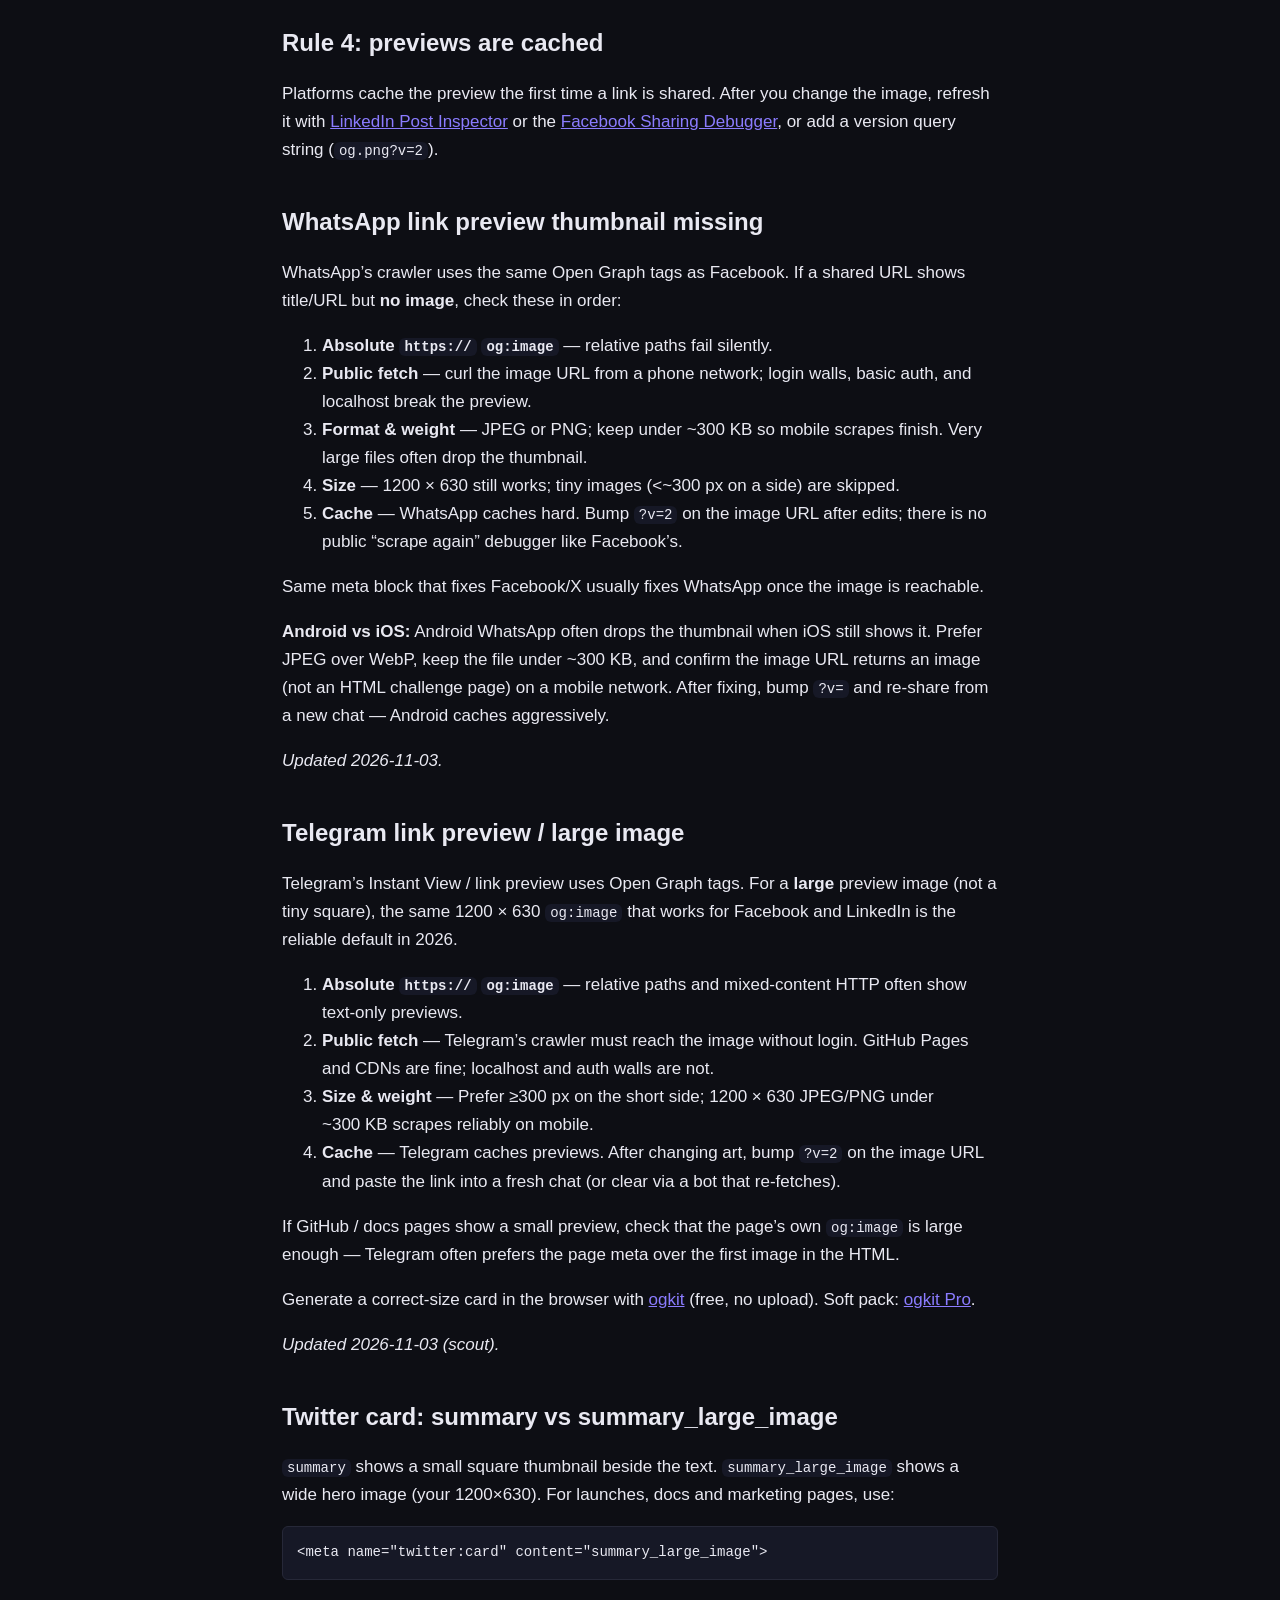
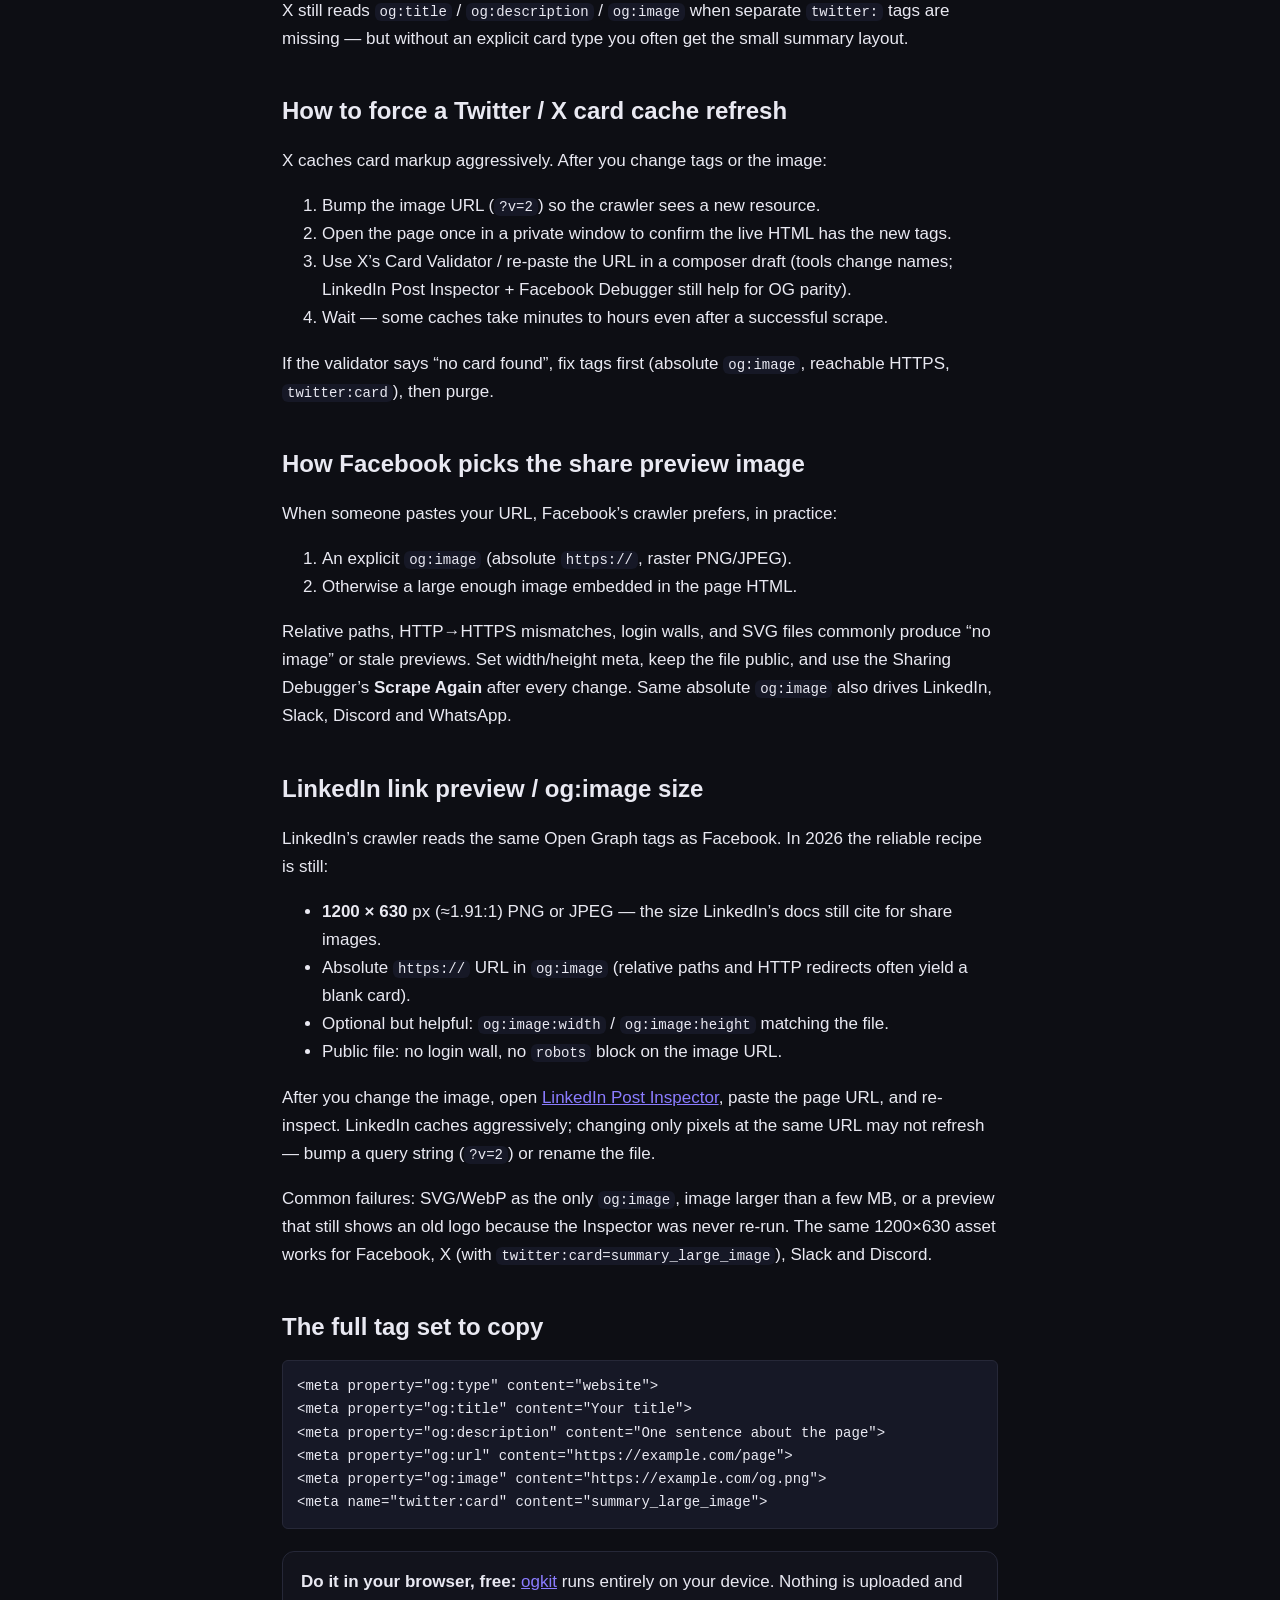
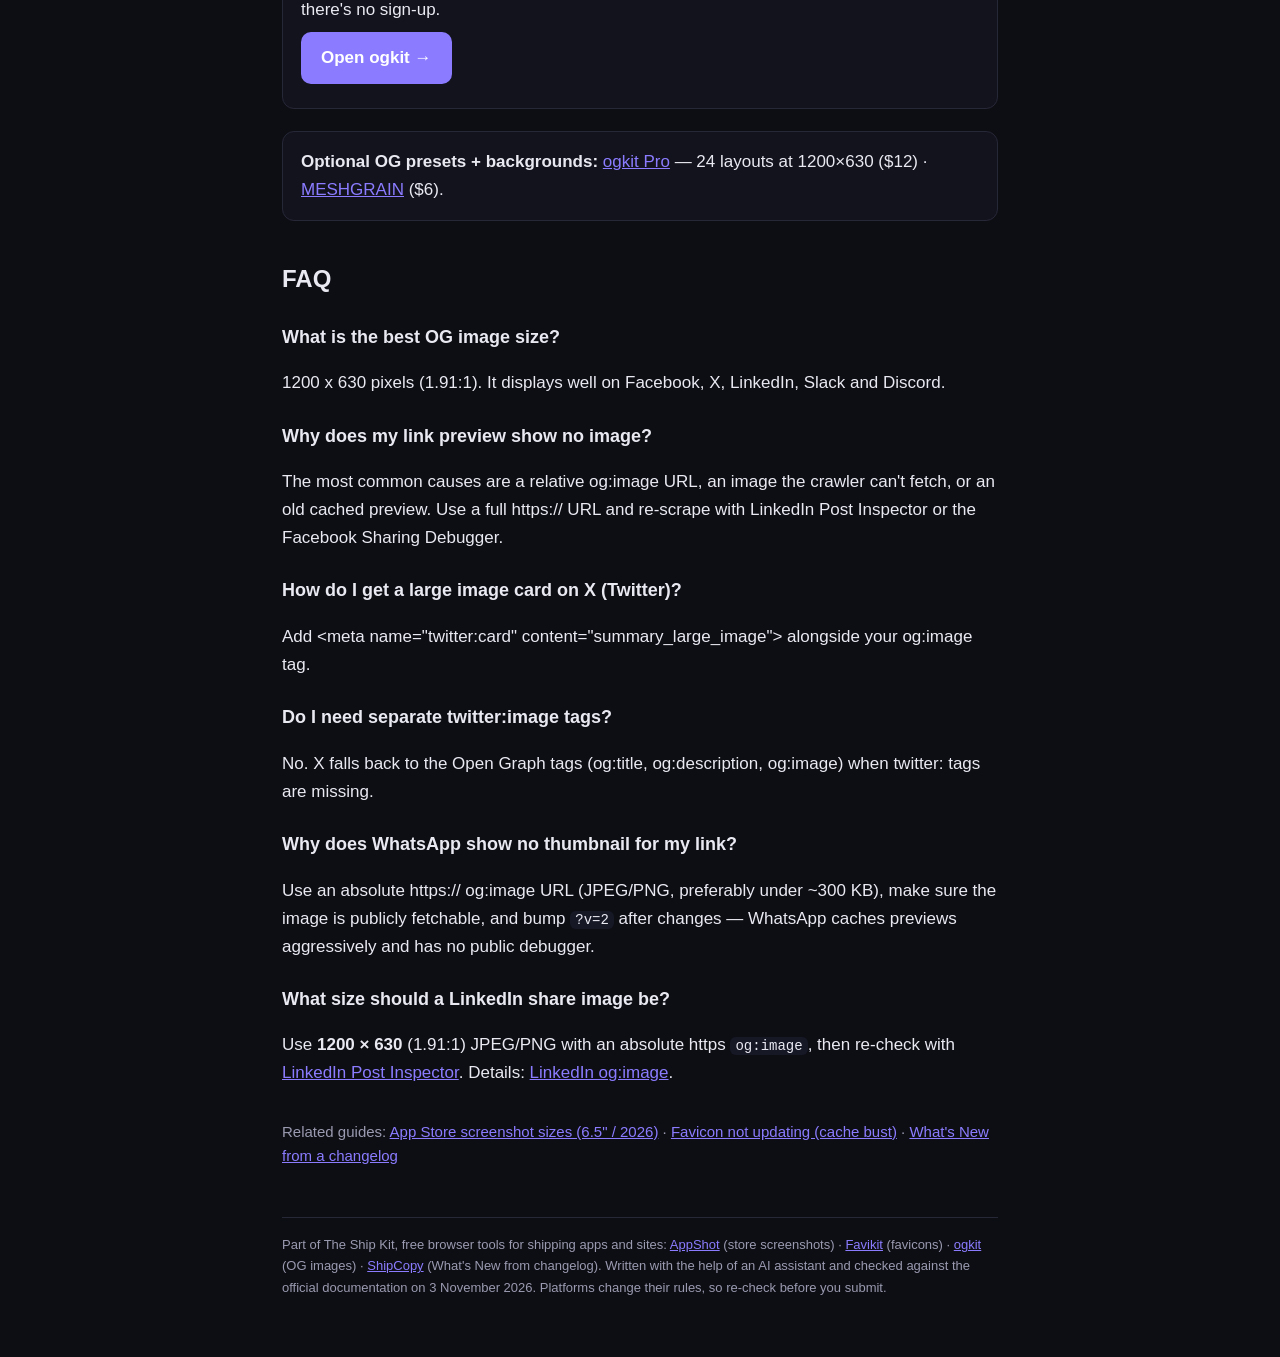
==== commit 96dd8990: "docs: Telegram link preview size section (#telegram-link-preview)" ====
--- a/og-image-size/index.html
+++ b/og-image-size/index.html
@@ -5,7 +5,7 @@
 <link rel="canonical" href="https://arnavjhajharia.github.io/ogkit/og-image-size/">
 <meta property="og:title" content="OG image size and meta tags (1200x630): why your link preview has no image"><meta property="og:description" content="The og:image size that works everywhere (1200x630), the exact meta tags to copy, and why previews break: relative URLs, a missing twitter:card tag, and cached previews.">
 <meta property="og:url" content="https://arnavjhajharia.github.io/ogkit/og-image-size/"><meta property="og:type" content="article">
-<script type="application/ld+json">{"@context": "https://schema.org", "@type": "FAQPage", "mainEntity": [{"@type": "Question", "name": "What is the best OG image size?", "acceptedAnswer": {"@type": "Answer", "text": "1200 x 630 pixels (1.91:1). It displays well on Facebook, X, LinkedIn, Slack and Discord."}}, {"@type": "Question", "name": "Why does my link preview show no image?", "acceptedAnswer": {"@type": "Answer", "text": "The most common causes are a relative og:image URL, an image the crawler can't fetch, or an old cached preview. Use a full https:// URL and re-scrape with LinkedIn Post Inspector or the Facebook Sharing Debugger."}}, {"@type": "Question", "name": "How do I get a large image card on X (Twitter)?", "acceptedAnswer": {"@type": "Answer", "text": "Add <meta name=\"twitter:card\" content=\"summary_large_image\"> alongside your og:image tag."}}, {"@type": "Question", "name": "Do I need separate twitter:image tags?", "acceptedAnswer": {"@type": "Answer", "text": "No. X falls back to the Open Graph tags (og:title, og:description, og:image) when twitter: tags are missing."}}, {"@type": "Question", "name": "Why does WhatsApp show no thumbnail for my link?", "acceptedAnswer": {"@type": "Answer", "text": "WhatsApp reads Open Graph tags. Use an absolute https:// og:image URL (JPEG or PNG under about 300 KB), keep the image publicly fetchable with no login wall, and wait a few minutes or change the image URL (?v=2) because WhatsApp caches previews aggressively."}}]}</script>
+<script type="application/ld+json">{"@context": "https://schema.org", "@type": "FAQPage", "mainEntity": [{"@type": "Question", "name": "What is the best OG image size?", "acceptedAnswer": {"@type": "Answer", "text": "1200 x 630 pixels (1.91:1). It displays well on Facebook, X, LinkedIn, Slack, Discord and Telegram."}}, {"@type": "Question", "name": "Why does my link preview show no image?", "acceptedAnswer": {"@type": "Answer", "text": "The most common causes are a relative og:image URL, an image the crawler can't fetch, or an old cached preview. Use a full https:// URL and re-scrape with LinkedIn Post Inspector or the Facebook Sharing Debugger."}}, {"@type": "Question", "name": "How do I get a large image card on X (Twitter)?", "acceptedAnswer": {"@type": "Answer", "text": "Add <meta name=\"twitter:card\" content=\"summary_large_image\"> alongside your og:image tag."}}, {"@type": "Question", "name": "Do I need separate twitter:image tags?", "acceptedAnswer": {"@type": "Answer", "text": "No. X falls back to the Open Graph tags (og:title, og:description, og:image) when twitter: tags are missing."}}, {"@type": "Question", "name": "Why does WhatsApp show no thumbnail for my link?", "acceptedAnswer": {"@type": "Answer", "text": "WhatsApp reads Open Graph tags. Use an absolute https:// og:image URL (JPEG or PNG under about 300 KB), keep the image publicly fetchable with no login wall, and wait a few minutes or change the image URL (?v=2) because WhatsApp caches previews aggressively."}}]}</script>
 <style>
 :root{--bg:#0d0e14;--fg:#e9e9f2;--muted:#9a9ab0;--line:#262838;--acc:#8b7cff}
 *{box-sizing:border-box}body{margin:0;background:var(--bg);color:var(--fg);font:17px/1.65 -apple-system,Segoe UI,Helvetica,Arial,sans-serif}
@@ -55,6 +55,18 @@
 <p>Same meta block that fixes Facebook/X usually fixes WhatsApp once the image is reachable.</p>
 <p><b>Android vs iOS:</b> Android WhatsApp often drops the thumbnail when iOS still shows it. Prefer JPEG over WebP, keep the file under ~300&nbsp;KB, and confirm the image URL returns an image (not an HTML challenge page) on a mobile network. After fixing, bump <code>?v=</code> and re-share from a new chat — Android caches aggressively.</p>
 <p><i>Updated 2026-11-03.</i></p>
+
+<h2 id="telegram-link-preview">Telegram link preview / large image</h2>
+<p>Telegram’s Instant View / link preview uses Open Graph tags. For a <b>large</b> preview image (not a tiny square), the same 1200 × 630 <code>og:image</code> that works for Facebook and LinkedIn is the reliable default in 2026.</p>
+<ol>
+<li><b>Absolute <code>https://</code> <code>og:image</code></b> — relative paths and mixed-content HTTP often show text-only previews.</li>
+<li><b>Public fetch</b> — Telegram’s crawler must reach the image without login. GitHub Pages and CDNs are fine; localhost and auth walls are not.</li>
+<li><b>Size &amp; weight</b> — Prefer ≥300 px on the short side; 1200 × 630 JPEG/PNG under ~300&nbsp;KB scrapes reliably on mobile.</li>
+<li><b>Cache</b> — Telegram caches previews. After changing art, bump <code>?v=2</code> on the image URL and paste the link into a fresh chat (or clear via a bot that re-fetches).</li>
+</ol>
+<p>If GitHub / docs pages show a small preview, check that the page’s own <code>og:image</code> is large enough — Telegram often prefers the page meta over the first image in the HTML.</p>
+<p>Generate a correct-size card in the browser with <a href="https://arnavjhajharia.github.io/ogkit/">ogkit</a> (free, no upload). Soft pack: <a href="https://bharatankh.gumroad.com/l/ogkit-pro">ogkit Pro</a>.</p>
+<p><i>Updated 2026-11-03 (scout).</i></p>
 
 <h2 id="twitter-card-summary-vs-large">Twitter card: summary vs summary_large_image</h2>
 <p><code>summary</code> shows a small square thumbnail beside the text. <code>summary_large_image</code> shows a wide hero image (your 1200×630). For launches, docs and marketing pages, use:</p>
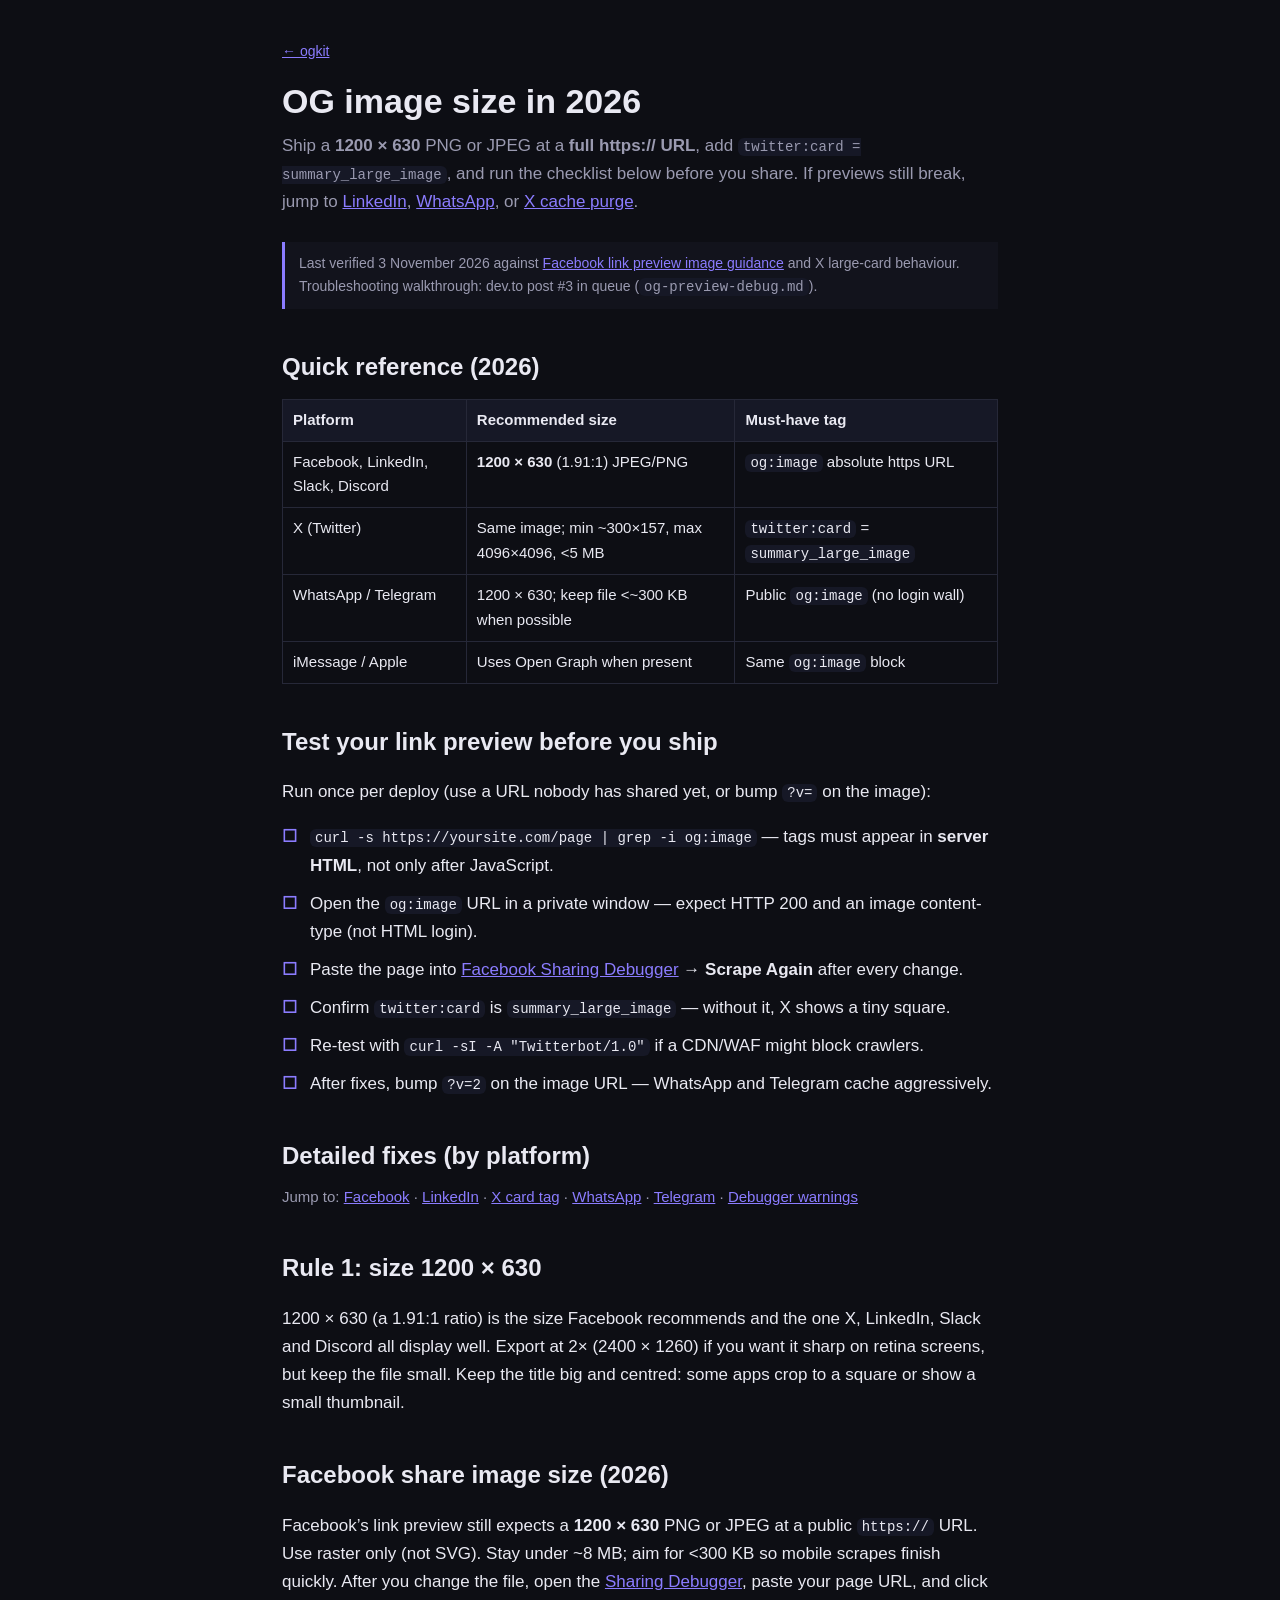
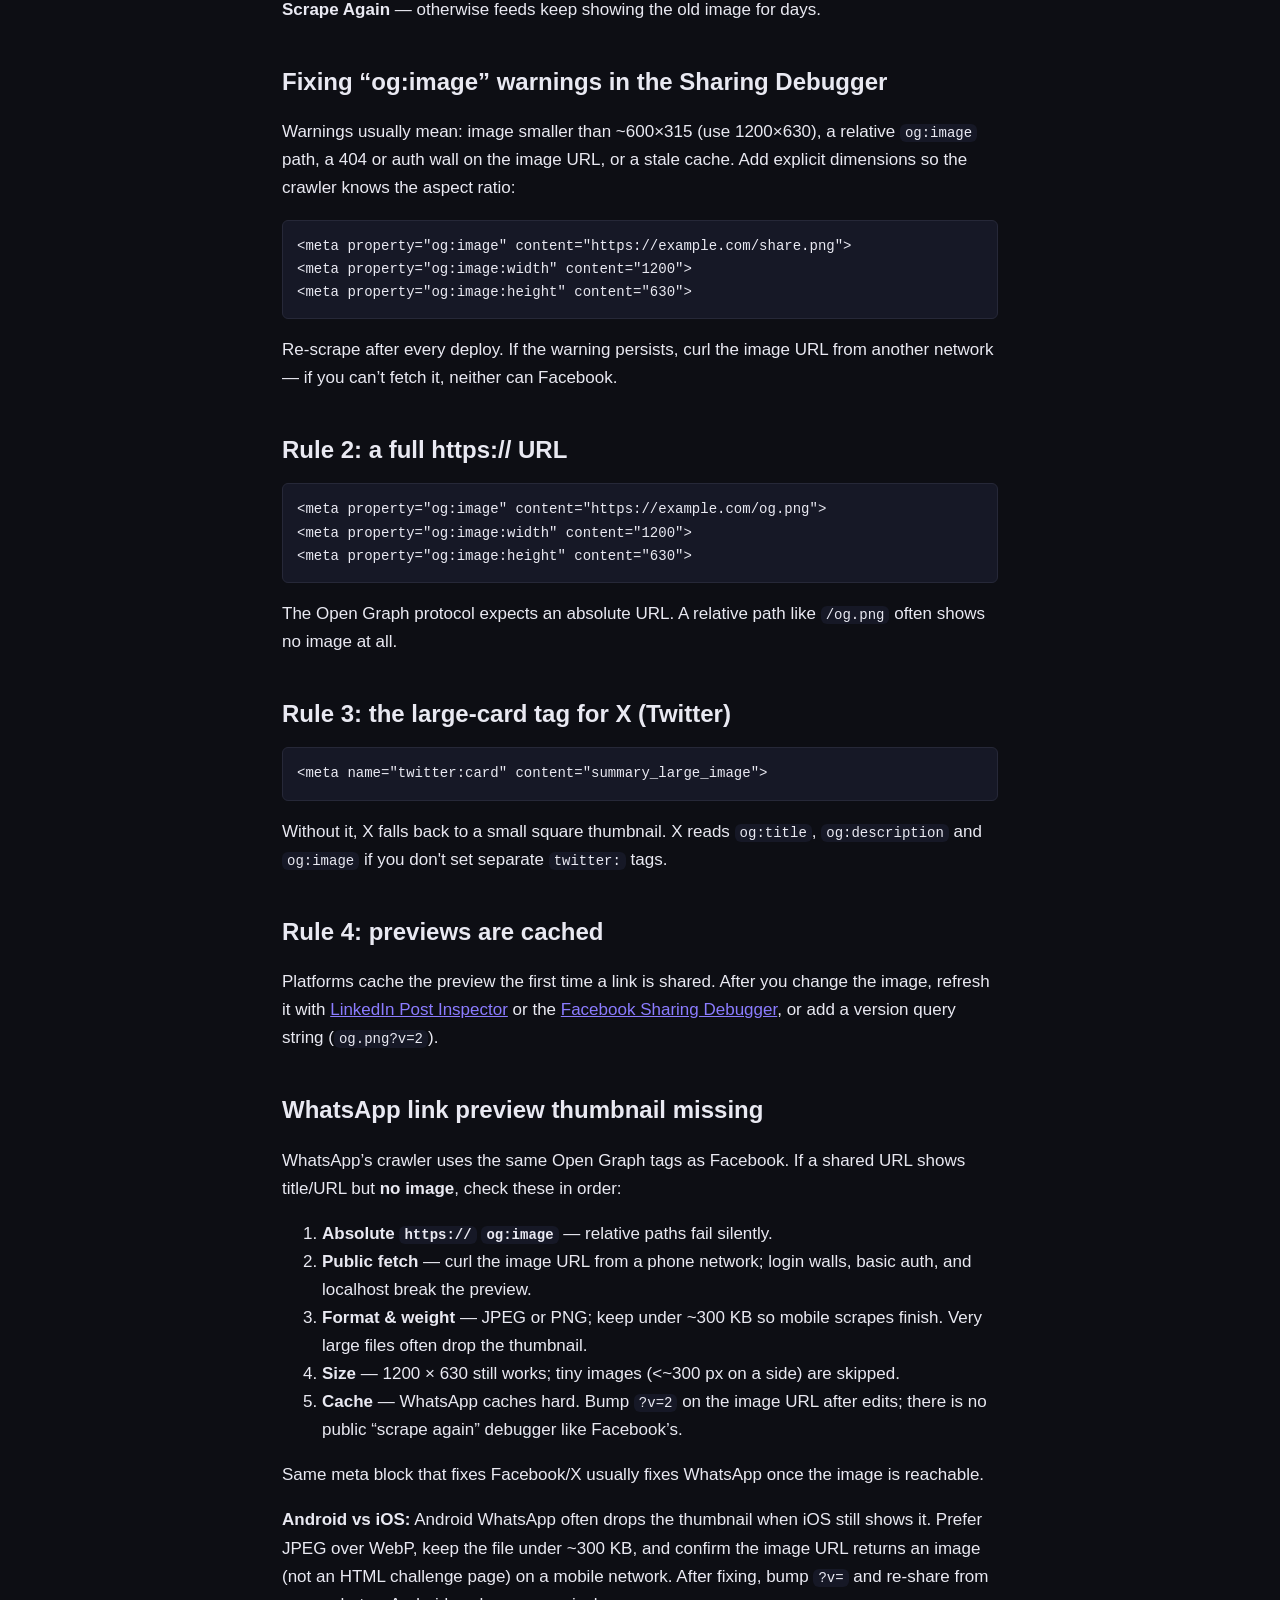
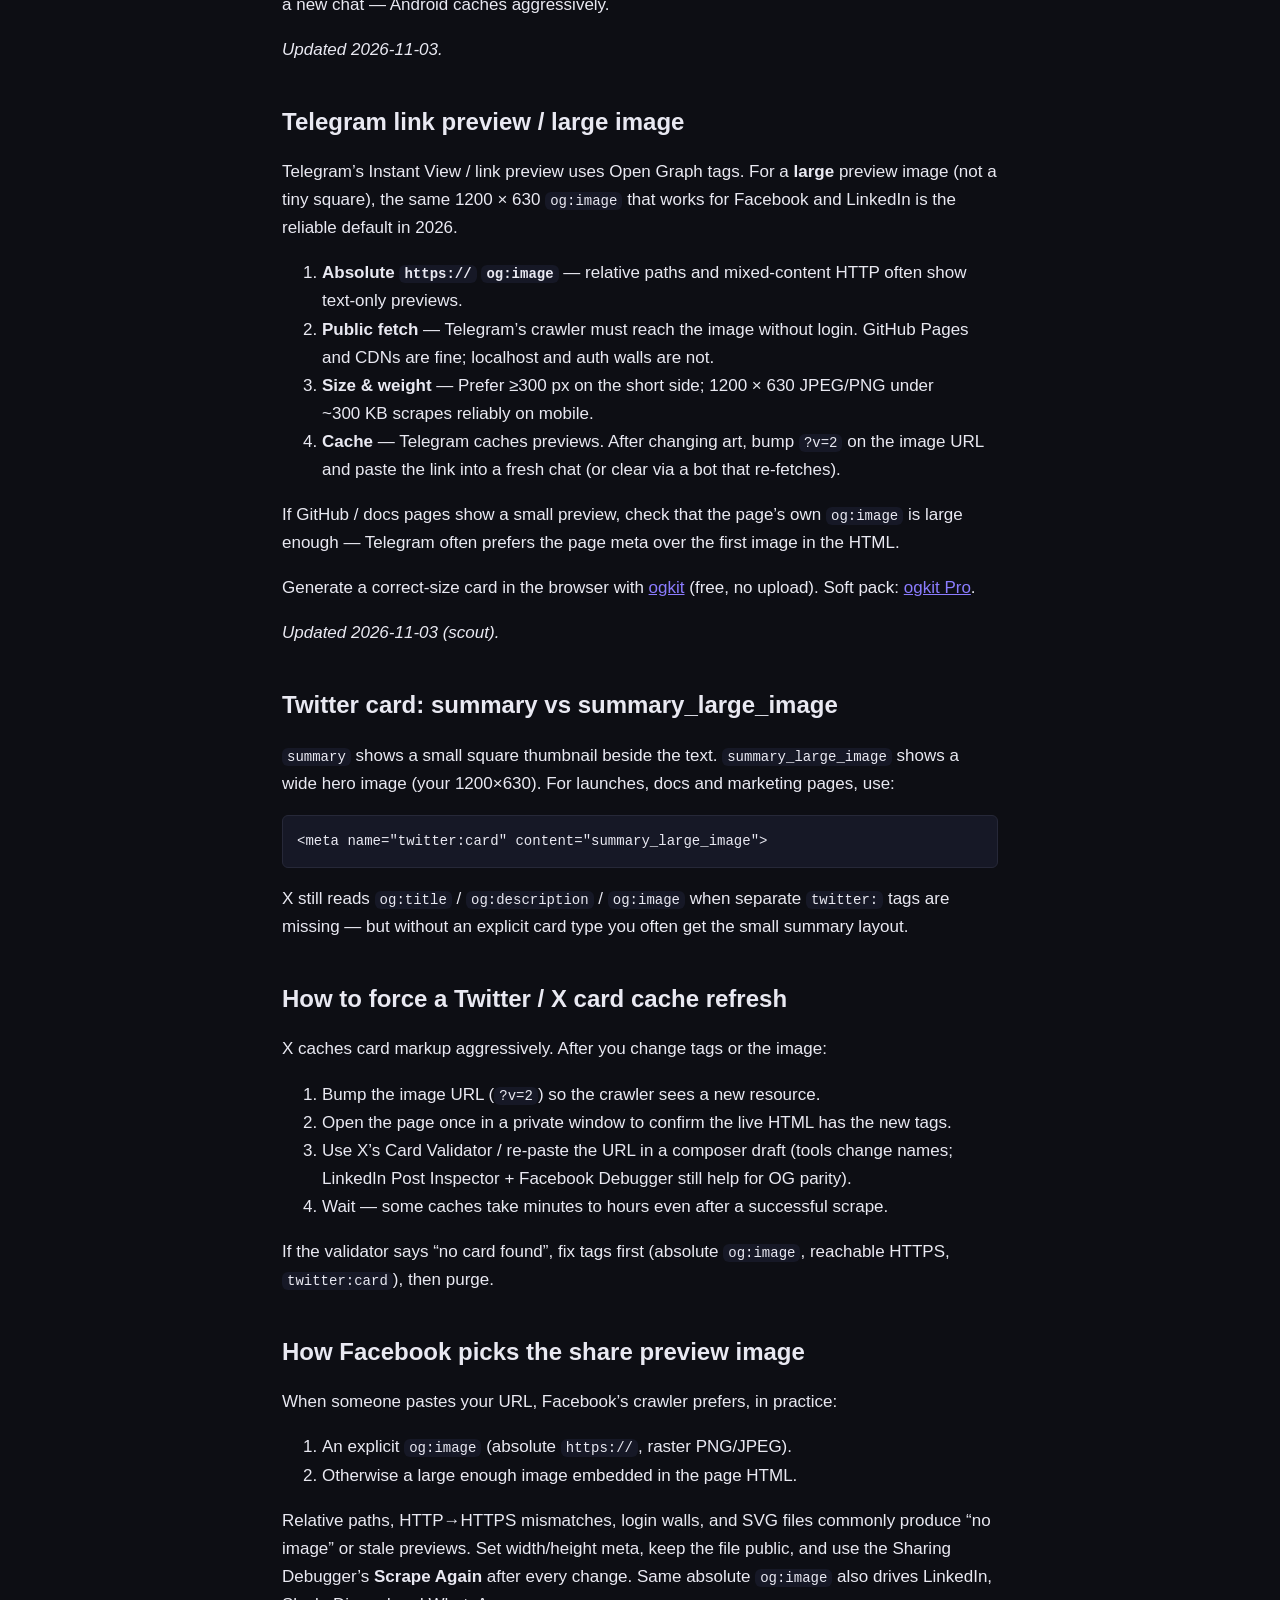
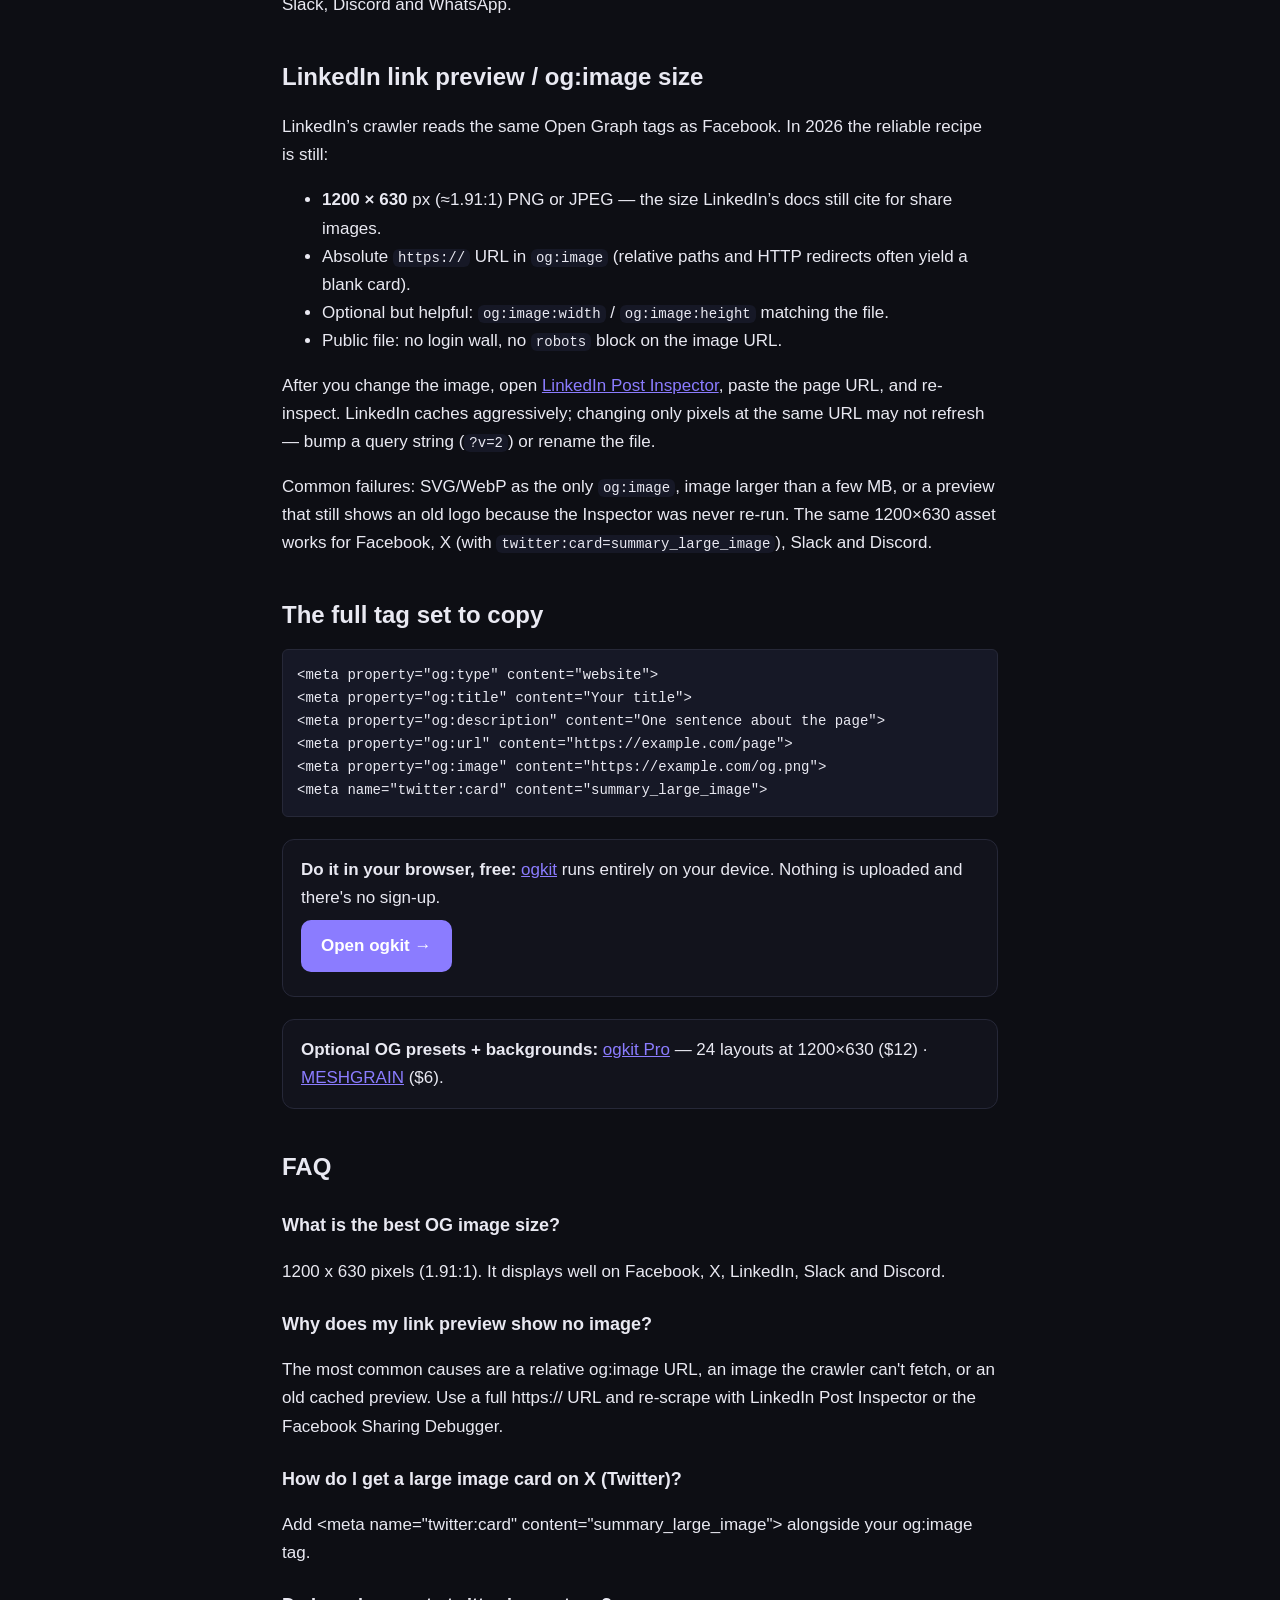
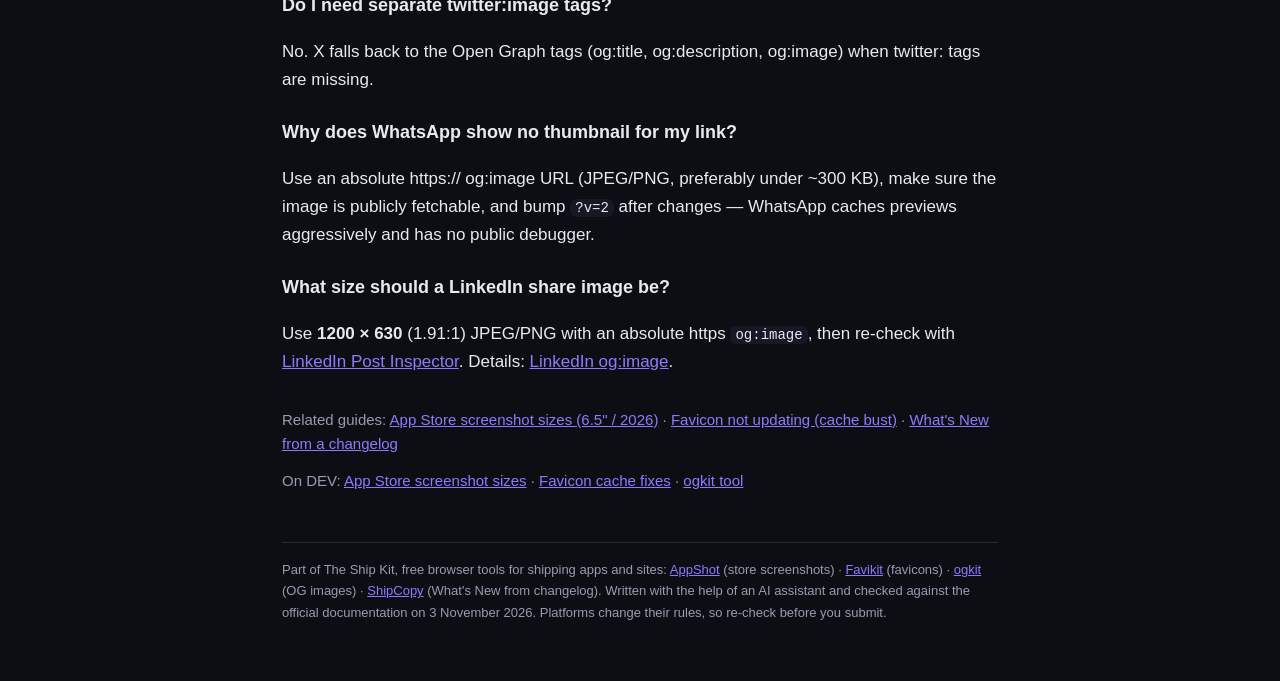
==== commit 29d98336: "Polish OG guide for indexing: 2026 quick table and preview checklist. Matches favikit guide pattern " ====
--- a/og-image-size/index.html
+++ b/og-image-size/index.html
@@ -1,9 +1,9 @@
 <!doctype html><html lang="en"><head><meta charset="utf-8">
 <meta name="viewport" content="width=device-width,initial-scale=1">
-<title>OG image size and meta tags (1200x630): why your link preview has no image</title>
-<meta name="description" content="The og:image size that works everywhere (1200x630), the exact meta tags to copy, and why previews break: relative URLs, a missing twitter:card tag, and cached previews.">
+<title>OG image size in 2026 — 1200×630 meta tags &amp; link preview checklist</title>
+<meta name="description" content="OG image size in 2026: 1200×630, the meta tags to copy, and a link preview test checklist. Fix missing images: absolute og:image URLs, twitter:card, and cached previews.">
 <link rel="canonical" href="https://arnavjhajharia.github.io/ogkit/og-image-size/">
-<meta property="og:title" content="OG image size and meta tags (1200x630): why your link preview has no image"><meta property="og:description" content="The og:image size that works everywhere (1200x630), the exact meta tags to copy, and why previews break: relative URLs, a missing twitter:card tag, and cached previews.">
+<meta property="og:title" content="OG image size in 2026 — 1200×630 meta tags &amp; link preview checklist"><meta property="og:description" content="OG image size in 2026: 1200×630, meta tags, and a link preview test checklist. Fix missing images with absolute og:image URLs and twitter:card.">
 <meta property="og:url" content="https://arnavjhajharia.github.io/ogkit/og-image-size/"><meta property="og:type" content="article">
 <script type="application/ld+json">{"@context": "https://schema.org", "@type": "FAQPage", "mainEntity": [{"@type": "Question", "name": "What is the best OG image size?", "acceptedAnswer": {"@type": "Answer", "text": "1200 x 630 pixels (1.91:1). It displays well on Facebook, X, LinkedIn, Slack, Discord and Telegram."}}, {"@type": "Question", "name": "Why does my link preview show no image?", "acceptedAnswer": {"@type": "Answer", "text": "The most common causes are a relative og:image URL, an image the crawler can't fetch, or an old cached preview. Use a full https:// URL and re-scrape with LinkedIn Post Inspector or the Facebook Sharing Debugger."}}, {"@type": "Question", "name": "How do I get a large image card on X (Twitter)?", "acceptedAnswer": {"@type": "Answer", "text": "Add <meta name=\"twitter:card\" content=\"summary_large_image\"> alongside your og:image tag."}}, {"@type": "Question", "name": "Do I need separate twitter:image tags?", "acceptedAnswer": {"@type": "Answer", "text": "No. X falls back to the Open Graph tags (og:title, og:description, og:image) when twitter: tags are missing."}}, {"@type": "Question", "name": "Why does WhatsApp show no thumbnail for my link?", "acceptedAnswer": {"@type": "Answer", "text": "WhatsApp reads Open Graph tags. Use an absolute https:// og:image URL (JPEG or PNG under about 300 KB), keep the image publicly fetchable with no login wall, and wait a few minutes or change the image URL (?v=2) because WhatsApp caches previews aggressively."}}]}</script>
 <style>
@@ -18,11 +18,31 @@
 .box{border:1px solid var(--line);border-radius:12px;padding:16px 18px;background:#12131c;margin:22px 0}
 footer{color:var(--muted);font-size:13px;border-top:1px solid var(--line);margin-top:48px;padding-top:16px}
 .verified{font-size:14px;color:var(--muted);margin:0 0 22px;padding:10px 14px;border-left:3px solid var(--acc);background:#12131c}
+.checklist{list-style:none;padding:0;margin:16px 0}.checklist li{margin:10px 0;padding-left:28px;position:relative}
+.checklist li::before{content:"☐";position:absolute;left:0;color:var(--acc);font-weight:700}
 </style></head><body><main>
 <p style="margin:0 0 18px;font-size:14px"><a href="https://arnavjhajharia.github.io/ogkit/">&larr; ogkit</a></p>
-<h1>OG image size and tags: why your link preview has no image</h1>
-<p class="lead">Use a <b>1200 × 630</b> PNG or JPEG, reference it with a <b>full https:// URL</b>, add <b>twitter:card = summary_large_image</b>, and re-scrape after every change.</p>
+<h1>OG image size in 2026</h1>
+<p class="lead">Ship a <b>1200 × 630</b> PNG or JPEG at a <b>full https:// URL</b>, add <code>twitter:card = summary_large_image</code>, and run the checklist below before you share. If previews still break, jump to <a href="#linkedin-og-image">LinkedIn</a>, <a href="#whatsapp-link-preview">WhatsApp</a>, or <a href="#twitter-card-cache-purge">X cache purge</a>.</p>
 <p class="verified"><time datetime="2026-11-03">Last verified 3 November 2026</time> against <a href="https://developers.facebook.com/docs/sharing/webmasters/images/">Facebook link preview image guidance</a> and X large-card behaviour. Troubleshooting walkthrough: dev.to post #3 in queue (<code>og-preview-debug.md</code>).</p>
+<h2>Quick reference (2026)</h2>
+<table><tr><th>Platform</th><th>Recommended size</th><th>Must-have tag</th></tr>
+<tr><td>Facebook, LinkedIn, Slack, Discord</td><td><b>1200 × 630</b> (1.91:1) JPEG/PNG</td><td><code>og:image</code> absolute https URL</td></tr>
+<tr><td>X (Twitter)</td><td>Same image; min ~300×157, max 4096×4096, &lt;5&nbsp;MB</td><td><code>twitter:card</code> = <code>summary_large_image</code></td></tr>
+<tr><td>WhatsApp / Telegram</td><td>1200 × 630; keep file &lt;~300&nbsp;KB when possible</td><td>Public <code>og:image</code> (no login wall)</td></tr>
+<tr><td>iMessage / Apple</td><td>Uses Open Graph when present</td><td>Same <code>og:image</code> block</td></tr></table>
+<h2>Test your link preview before you ship</h2>
+<p>Run once per deploy (use a URL nobody has shared yet, or bump <code>?v=</code> on the image):</p>
+<ul class="checklist">
+<li><code>curl -s https://yoursite.com/page | grep -i og:image</code> — tags must appear in <b>server HTML</b>, not only after JavaScript.</li>
+<li>Open the <code>og:image</code> URL in a private window — expect HTTP 200 and an image content-type (not HTML login).</li>
+<li>Paste the page into <a href="https://developers.facebook.com/tools/debug/">Facebook Sharing Debugger</a> → <b>Scrape Again</b> after every change.</li>
+<li>Confirm <code>twitter:card</code> is <code>summary_large_image</code> — without it, X shows a tiny square.</li>
+<li>Re-test with <code>curl -sI -A "Twitterbot/1.0"</code> if a CDN/WAF might block crawlers.</li>
+<li>After fixes, bump <code>?v=2</code> on the image URL — WhatsApp and Telegram cache aggressively.</li>
+</ul>
+<h2 id="guide-sections">Detailed fixes (by platform)</h2>
+<p style="font-size:15px;color:var(--muted);margin:0 0 24px">Jump to: <a href="#facebook-og-image-size">Facebook</a> · <a href="#linkedin-og-image">LinkedIn</a> · <a href="#twitter-card">X card tag</a> · <a href="#whatsapp-link-preview">WhatsApp</a> · <a href="#telegram-link-preview">Telegram</a> · <a href="#og-image-warnings">Debugger warnings</a></p>
 <h2 id="og-image-size">Rule 1: size 1200 × 630</h2>
 <p>1200 × 630 (a 1.91:1 ratio) is the size Facebook recommends and the one X, LinkedIn, Slack and Discord all display well. Export at 2× (2400 × 1260) if you want it sharp on retina screens, but keep the file small. Keep the title big and centred: some apps crop to a square or show a small thumbnail.</p>
 <h2 id="facebook-og-image-size">Facebook share image size (2026)</h2>
@@ -114,6 +134,9 @@
 <p style="font-size:15px;color:var(--muted);margin:32px 0 0">Related guides: <a href="https://arnavjhajharia.github.io/appshot/screenshot-sizes/#6-5-inch-display">App Store screenshot sizes (6.5&quot; / 2026)</a> ·
 <a href="https://arnavjhajharia.github.io/favikit/favicon-sizes/#force-favicon-refresh">Favicon not updating (cache bust)</a> ·
 <a href="https://arnavjhajharia.github.io/shipcopy/whats-new-from-changelog/">What&apos;s New from a changelog</a></p>
+<p style="font-size:15px;color:var(--muted);margin:12px 0 0">On DEV: <a href="https://dev.to/bharat_ankh_920bf0864220a/app-store-screenshot-sizes-in-2026-which-ones-are-actually-required-24f5">App Store screenshot sizes</a> ·
+<a href="https://dev.to/bharat_ankh_920bf0864220a/favicon-not-updating-after-deploy-5-fixes-for-the-browsers-favicon-cache-34ip">Favicon cache fixes</a> ·
+<a href="https://arnavjhajharia.github.io/ogkit/">ogkit tool</a></p>
 <footer>Part of The Ship Kit, free browser tools for shipping apps and sites: <a href="https://arnavjhajharia.github.io/appshot/">AppShot</a> (store screenshots) ·
 <a href="https://arnavjhajharia.github.io/favikit/">Favikit</a> (favicons) · <a href="https://arnavjhajharia.github.io/ogkit/">ogkit</a> (OG images) ·
 <a href="https://arnavjhajharia.github.io/shipcopy/">ShipCopy</a> (What's New from changelog).
